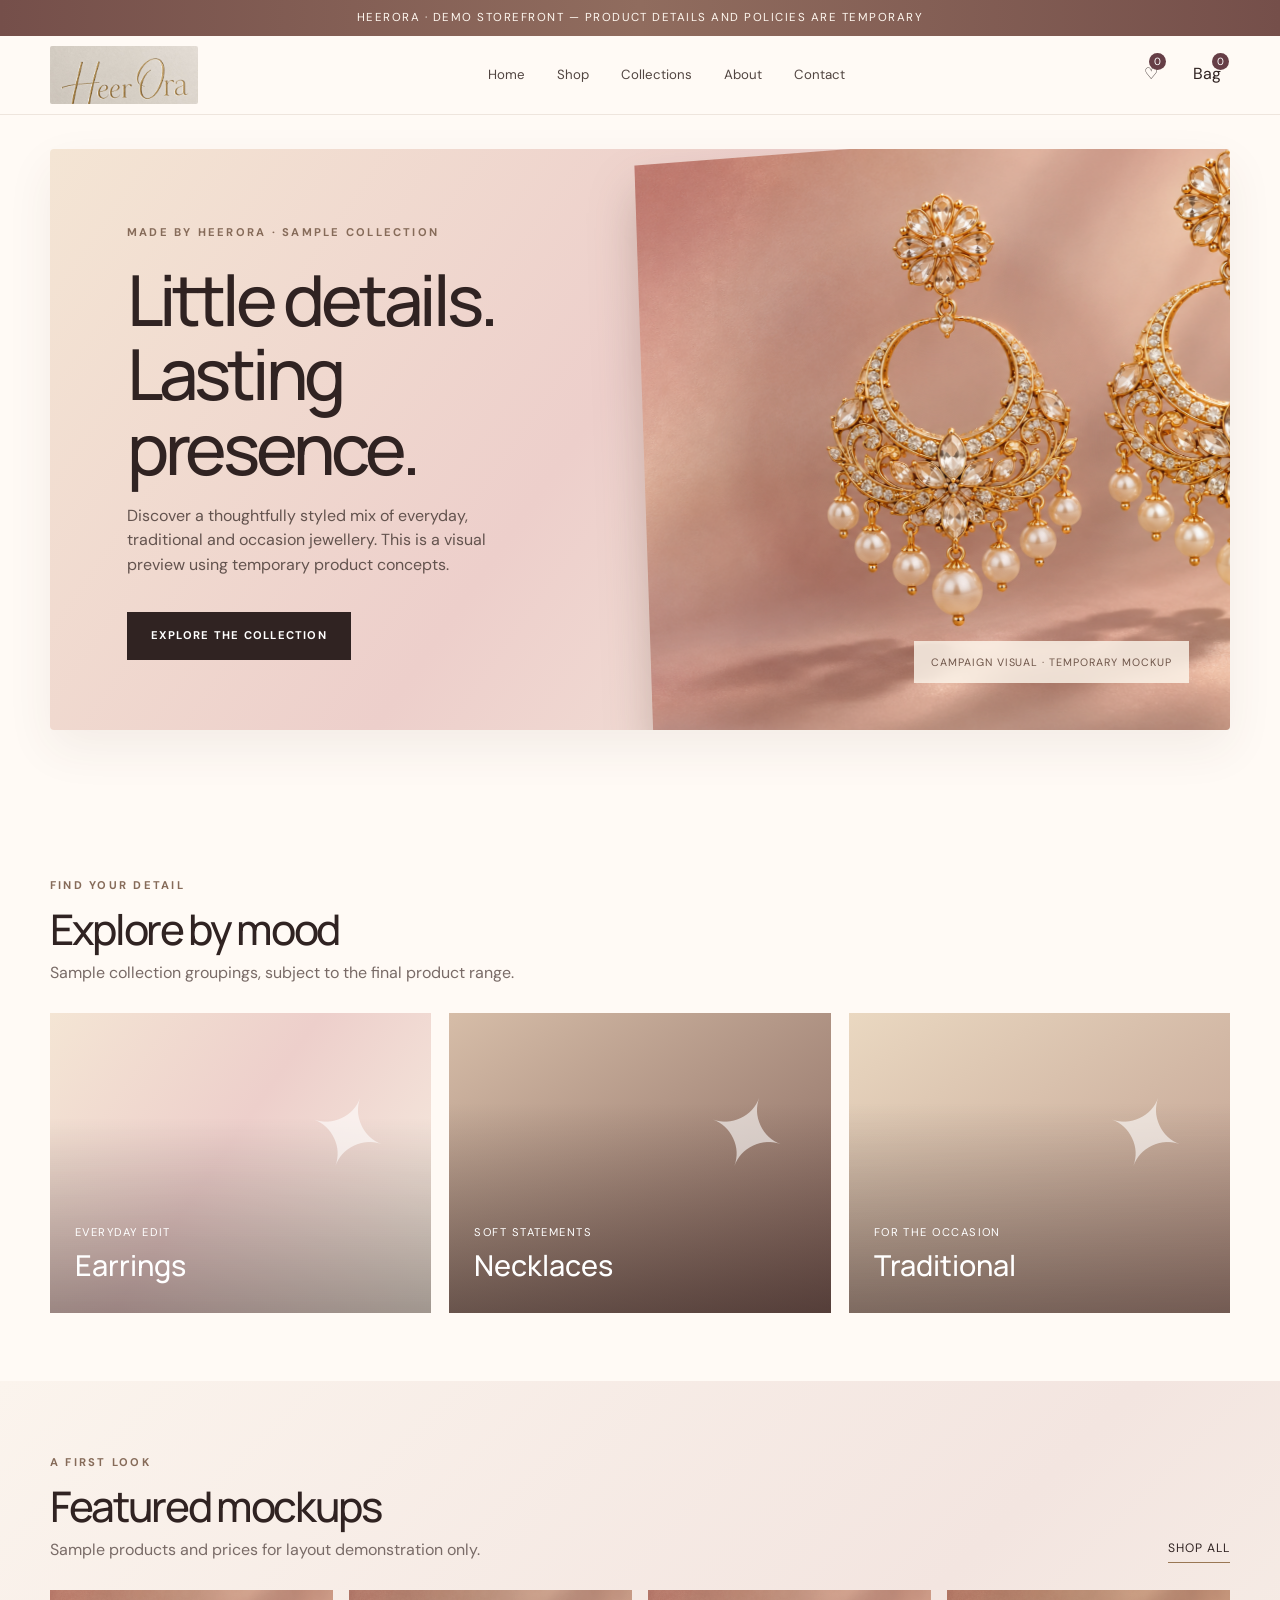
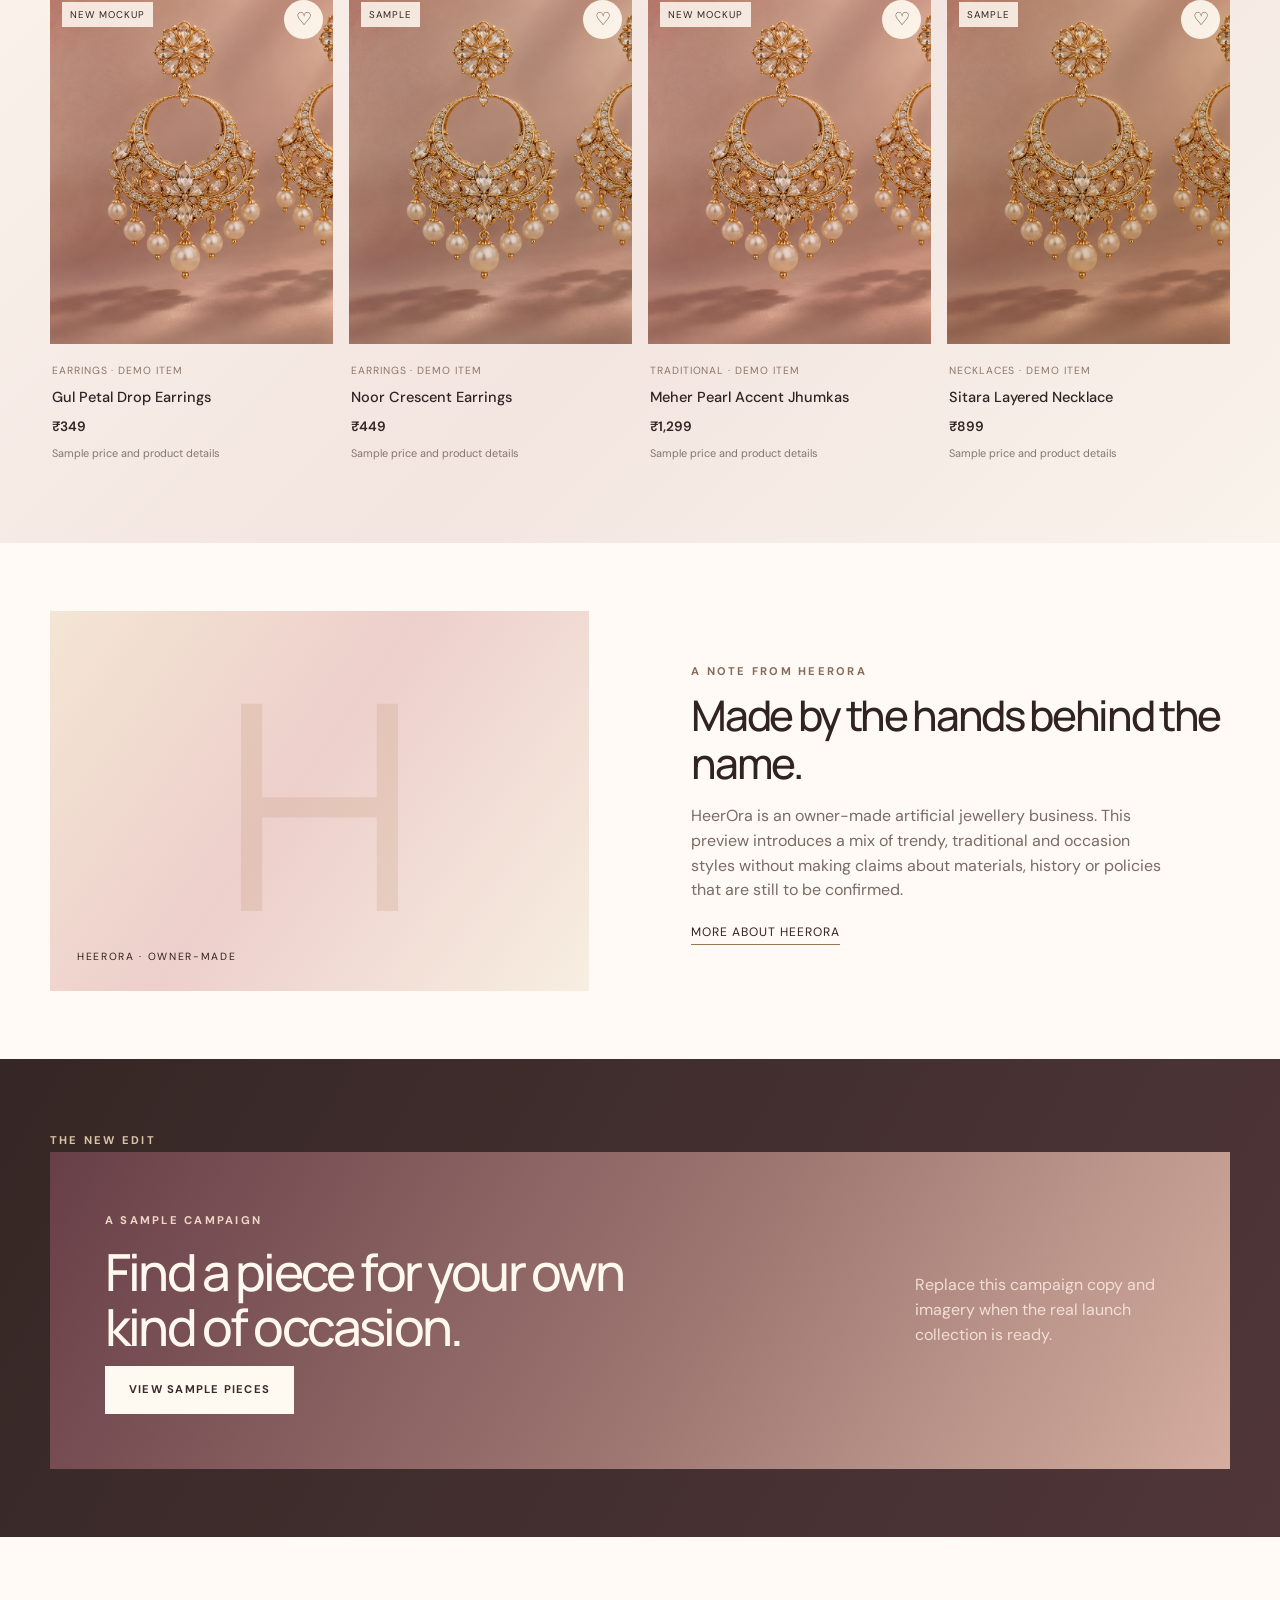
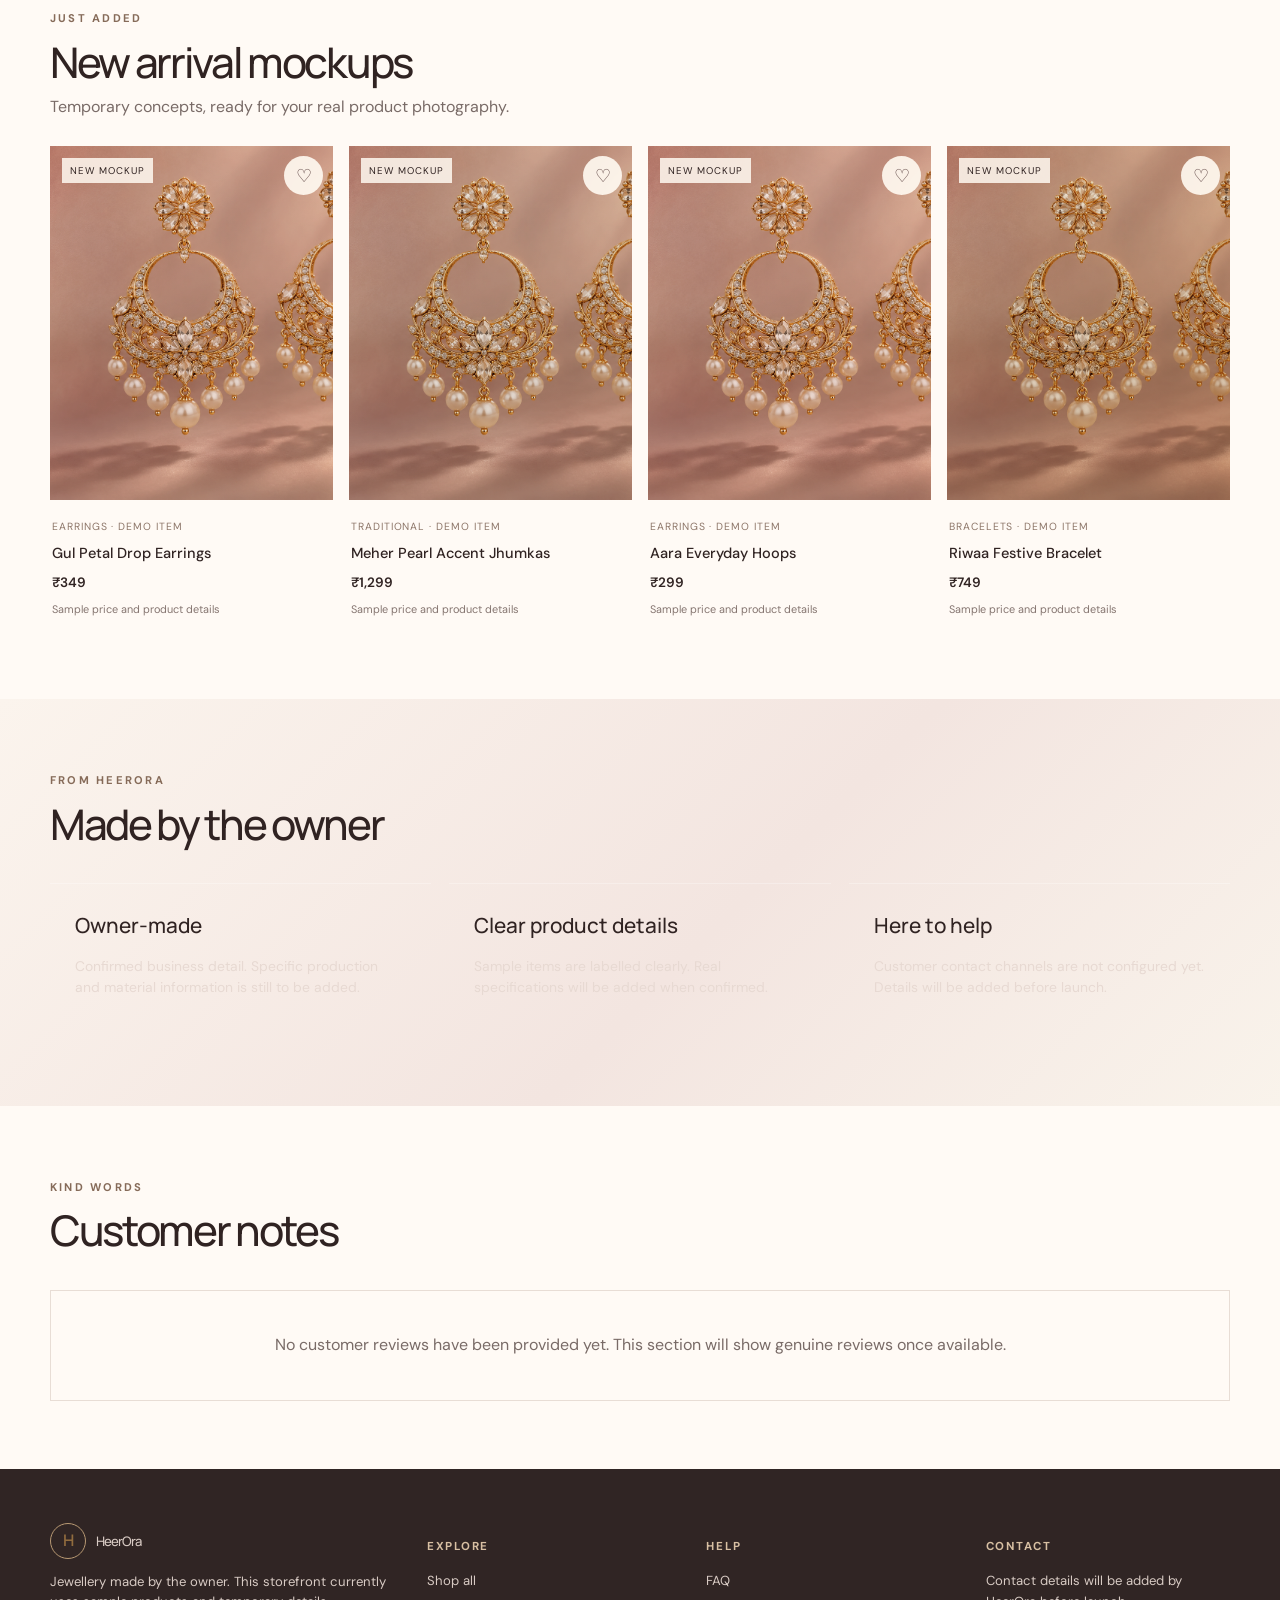
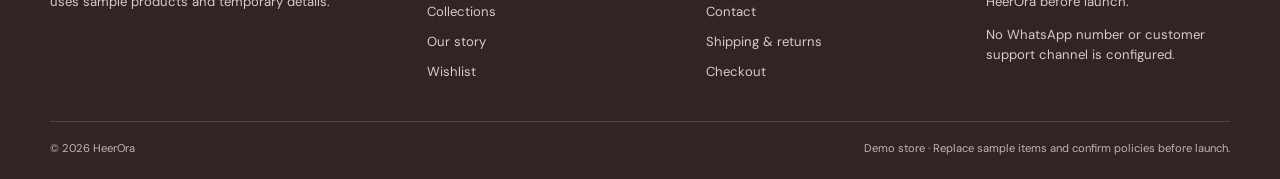
==== index.html @ bcd7e630 "Initial commit: Premium Jewellery E-commerce Website" ====
<!doctype html><html lang="en"><head><meta charset="utf-8"><meta name="viewport" content="width=device-width,initial-scale=1"><title>HeerOra | Modern Imitation Jewellery</title><meta name="description" content="Explore the HeerOra demo catalogue of owner-made imitation jewellery concepts. Product details and prices are temporary placeholders."><meta property="og:title" content="HeerOra | Modern Imitation Jewellery"><meta property="og:description" content="A minimal, modern jewellery storefront concept from HeerOra."><meta property="og:type" content="website"><link rel="icon" href="favicon/favicon.svg" type="image/svg+xml"><link rel="stylesheet" href="css/style.css"><script defer src="js/products.js"></script><script defer src="js/cart.js"></script><script defer src="js/wishlist.js"></script><script defer src="js/checkout.js"></script><script defer src="js/main.js"></script></head><body><div data-site-header></div><main><section class="hero"><div class="container"><div class="hero-panel"><div class="hero-copy"><span class="eyebrow">Made by HeerOra · Sample collection</span><h1>Little details.<br>Lasting presence.</h1><p>Discover a thoughtfully styled mix of everyday, traditional and occasion jewellery. This is a visual preview using temporary product concepts.</p><a class="button" href="shop.html">Explore the collection</a></div><div class="hero-art"><img src="images/banners/heerora-campaign-mockup.png" alt="Temporary campaign mockup showing gold-tone chandelier earrings against a rose and ivory studio gradient"><span class="hero-note">Campaign visual · temporary mockup</span></div></div></div></section><section class="section" id="collections"><div class="container"><div class="section-head"><div><span class="eyebrow">Find your detail</span><h2>Explore by mood</h2><p>Sample collection groupings, subject to the final product range.</p></div></div><div class="collection-grid"><a class="collection-card" href="shop.html?category=Earrings"><div><span>Everyday edit</span><h3>Earrings</h3></div></a><a class="collection-card" href="shop.html?category=Necklaces"><div><span>Soft statements</span><h3>Necklaces</h3></div></a><a class="collection-card" href="shop.html?category=Traditional"><div><span>For the occasion</span><h3>Traditional</h3></div></a></div></div></section><section class="section soft"><div class="container"><div class="section-head"><div><span class="eyebrow">A first look</span><h2>Featured mockups</h2><p>Sample products and prices for layout demonstration only.</p></div><a class="text-link" href="shop.html">Shop all</a></div><div class="product-grid" data-featured></div></div></section><section class="section"><div class="container story"><div class="story-art" role="img" aria-label="Abstract champagne and rose visual representing HeerOra"><span>HeerOra · owner-made</span></div><div><span class="eyebrow">A note from HeerOra</span><h2>Made by the hands behind the name.</h2><p>HeerOra is an owner-made artificial jewellery business. This preview introduces a mix of trendy, traditional and occasion styles without making claims about materials, history or policies that are still to be confirmed.</p><a class="text-link" href="about.html">More about HeerOra</a></div></div></section><section class="section dark"><div class="container"><span class="eyebrow" style="color:#dcc3a6">The new edit</span><div class="campaign"><div><span class="eyebrow" style="color:#f1d7c8">A sample campaign</span><h2>Find a piece for your own kind of occasion.</h2><a class="button" href="shop.html">View sample pieces</a></div><p style="max-width:260px;color:#f2dfd5">Replace this campaign copy and imagery when the real launch collection is ready.</p></div></div></section><section class="section"><div class="container"><div class="section-head"><div><span class="eyebrow">Just added</span><h2>New arrival mockups</h2><p>Temporary concepts, ready for your real product photography.</p></div></div><div class="product-grid" data-new></div></div></section><section class="section soft"><div class="container"><div class="section-head"><div><span class="eyebrow">From HeerOra</span><h2>Made by the owner</h2></div></div><div class="trust-grid"><div class="trust-item"><b>Owner-made</b><p>Confirmed business detail. Specific production and material information is still to be added.</p></div><div class="trust-item"><b>Clear product details</b><p>Sample items are labelled clearly. Real specifications will be added when confirmed.</p></div><div class="trust-item"><b>Here to help</b><p>Customer contact channels are not configured yet. Details will be added before launch.</p></div></div></div></section><section class="section"><div class="container"><div class="section-head"><div><span class="eyebrow">Kind words</span><h2>Customer notes</h2></div></div><div class="review-empty">No customer reviews have been provided yet. This section will show genuine reviews once available.</div></div></section></main><div data-site-footer></div></body></html>
---- css/style.css ----
@import url('https://fonts.googleapis.com/css2?family=DM+Sans:wght@400;500;600;700&family=Manrope:wght@400;500;600;700;800&display=swap');
:root{--ink:#302322;--muted:#796b67;--paper:#fffaf5;--cream:#f7eee6;--rose:#ead0cc;--gold:#a77942;--line:#e8ddd5;--wine:#663e46;--shadow:0 18px 48px #593a3012;--serif:Manrope,Arial,sans-serif;--sans:'DM Sans',Arial,sans-serif;--grad:linear-gradient(125deg,#f4e5d4 0%,#edcfcb 46%,#f7eee1 100%)}
*{box-sizing:border-box}html{scroll-behavior:smooth}body{margin:0;background:var(--paper);color:var(--ink);font-family:var(--sans);line-height:1.55}img{max-width:100%;display:block}a{color:inherit;text-decoration:none}button,input,select,textarea{font:inherit}button,a,select{touch-action:manipulation}button{cursor:pointer}a:focus-visible,button:focus-visible,input:focus-visible,select:focus-visible,textarea:focus-visible{outline:3px solid #b88b5d;outline-offset:3px}.container{width:min(1180px,calc(100% - 48px));margin:auto}.announcement{padding:9px 16px;text-align:center;background:linear-gradient(90deg,#754f4a,#906c5e,#754f4a);color:#fff8f0;font-size:.72rem;letter-spacing:.13em;text-transform:uppercase}.header{position:sticky;top:0;z-index:20;background:#fffaf5ed;backdrop-filter:blur(16px);border-bottom:1px solid #eee5dd}.header-inner{height:78px;display:flex;align-items:center;justify-content:space-between;gap:22px}.brand{display:flex;align-items:center;gap:10px;font-family:var(--serif);font-size:1.6rem;font-weight:500;letter-spacing:-.07em}.brand-mark{display:grid;place-items:center;width:36px;height:36px;border:1px solid #b89973;border-radius:50%;color:#916c3e;font-size:1rem;font-weight:600}.nav{display:flex;gap:32px;align-items:center;font-size:.83rem;color:#514541}.nav a:hover,.footer a:hover{color:#a77942}.header-actions{display:flex;align-items:center;gap:17px}.icon-link,.menu-toggle{background:none;border:0;color:var(--ink);padding:9px;position:relative}.count{position:absolute;right:1px;top:0;background:var(--wine);color:white;border-radius:50%;height:17px;min-width:17px;padding:0 4px;font-size:.65rem;display:grid;place-items:center}.menu-toggle{display:none}.hero{padding:34px 0 74px}.hero-panel{min-height:530px;border-radius:4px;background:var(--grad);position:relative;overflow:hidden;display:grid;grid-template-columns:1fr 1fr;align-items:center;box-shadow:var(--shadow)}.hero-copy{padding:70px 6vw;position:relative;z-index:2}.eyebrow{font-size:.7rem;letter-spacing:.2em;text-transform:uppercase;color:#866b59;font-weight:700}.hero h1{font-family:var(--serif);font-size:clamp(2.7rem,5.5vw,5rem);line-height:1.06;letter-spacing:-.06em;font-weight:500;margin:18px 0}.hero p{max-width:410px;color:#63534e;font-size:1rem}.hero-art{height:100%;min-height:530px;position:relative;perspective:1000px;display:flex;align-items:center;justify-content:center}.hero-art:before{content:'';position:absolute;width:min(78%,440px);aspect-ratio:1;border-radius:50%;background:radial-gradient(circle,#fff9f2a8,#d6aca73b 58%,transparent 71%);filter:blur(2px)}.hero-art img{width:112%;height:100%;max-height:570px;object-fit:cover;object-position:70% center;mix-blend-mode:multiply;filter:drop-shadow(0 28px 24px #50372d40);transform:rotateY(-8deg) rotateZ(-2deg) scale(1.04);animation:float 7s ease-in-out infinite}.hero-note{position:absolute;right:7%;bottom:8%;padding:13px 17px;background:#fffaf0c9;backdrop-filter:blur(8px);font-size:.67rem;letter-spacing:.09em;text-transform:uppercase;color:#6e5549}@keyframes float{50%{transform:translateY(-10px) rotateY(-8deg) rotateZ(-2deg) scale(1.04)}}.button{display:inline-flex;align-items:center;justify-content:center;min-height:48px;padding:0 23px;border:1px solid var(--ink);background:var(--ink);color:white;text-transform:uppercase;letter-spacing:.11em;font-size:.7rem;font-weight:700;transition:.25s}.button:hover{background:var(--wine);border-color:var(--wine);transform:translateY(-2px)}.button-outline{background:transparent;color:var(--ink)}.button-outline:hover{color:white}.hero .button{margin-top:18px}.section{padding:68px 0}.section.soft{background:linear-gradient(135deg,#fbf4ed,#f3e5e0 56%,#f9f3eb)}.section.dark{background:linear-gradient(120deg,#352725,#503639);color:#fff8f1}.section-head{display:flex;align-items:end;justify-content:space-between;margin-bottom:27px;gap:20px}.section h2,.page-head h1{font-family:var(--serif);font-size:clamp(2rem,3.3vw,3rem);font-weight:500;letter-spacing:-.055em;line-height:1.15;margin:8px 0}.section-head p{color:var(--muted);margin:8px 0 0}.text-link{border-bottom:1px solid #997754;padding:4px 0;font-size:.76rem;letter-spacing:.08em;text-transform:uppercase}.collection-grid{display:grid;grid-template-columns:repeat(3,1fr);gap:18px}.collection-card{min-height:300px;display:flex;align-items:end;padding:25px;background:linear-gradient(0deg,#1e121266,transparent 65%),var(--grad);position:relative;overflow:hidden;color:white}.collection-card:nth-child(2){background:linear-gradient(0deg,#1e121277,transparent 70%),linear-gradient(145deg,#d6bda8,#84645b)}.collection-card:nth-child(3){background:linear-gradient(0deg,#1e121277,transparent 70%),linear-gradient(145deg,#ead8c1,#bc9a8b)}.collection-card:before{content:'✦';position:absolute;right:12%;top:16%;font-size:6rem;color:#fff9;transform:rotate(20deg)}.collection-card h3{font-family:var(--serif);font-size:1.8rem;font-weight:500;margin:0}.collection-card span{font-size:.7rem;letter-spacing:.13em;text-transform:uppercase}.product-grid{display:grid;grid-template-columns:repeat(4,minmax(0,1fr));gap:25px 16px}.product-card{min-width:0;position:relative}.product-visual{height:auto;aspect-ratio:4/5;background:linear-gradient(145deg,#f8eee5,#ead8d1 53%,#f4e8dc);position:relative;overflow:hidden}.product-visual img{height:100%;width:100%;object-fit:cover;object-position:70% center;mix-blend-mode:multiply;transition:transform .6s;filter:saturate(.88)}.product-card:nth-child(4n+2) .product-visual{background:linear-gradient(145deg,#eee8e1,#dfd1c7)}.product-card:nth-child(4n+3) .product-visual{background:linear-gradient(145deg,#f3e8e3,#e9d1c7)}.product-card:nth-child(4n+4) .product-visual{background:linear-gradient(145deg,#efe7d9,#d5bda2)}.product-card:hover .product-visual img{transform:scale(1.06)}.product-label{position:absolute;top:12px;left:12px;background:#fffaf1d9;padding:5px 8px;font-size:.61rem;letter-spacing:.1em;text-transform:uppercase}.wish-button{position:absolute;right:10px;top:10px;width:39px;height:39px;border:0;border-radius:50%;background:#fffaf1e8;font-size:1.15rem;color:#5b4240}.wish-button.active{color:#a44d59}.card-add{position:absolute;bottom:12px;left:12px;right:12px;min-height:42px;background:#fffaf1e8;border:0;text-transform:uppercase;letter-spacing:.1em;font-size:.65rem;font-weight:700;opacity:0;transform:translateY(5px);transition:.2s}.product-card:hover .card-add,.card-add:focus{opacity:1;transform:none}.product-meta{padding:13px 2px}.product-meta small{color:#8d7669;letter-spacing:.09em;text-transform:uppercase;font-size:.65rem}.product-meta h3{font-size:.91rem;font-weight:500;margin:5px 0}.price{font-size:.85rem;font-weight:600}.mock-note{font-size:.68rem;color:#857570;margin-top:6px}.story{display:grid;grid-template-columns:1fr 1fr;align-items:center;gap:8vw}.story-art{min-height:380px;background:var(--grad);display:grid;place-items:center;position:relative;overflow:hidden}.story-art:before{content:'H';font-family:var(--serif);font-size:18rem;color:#a7794226;line-height:1}.story-art span{position:absolute;bottom:26px;left:27px;letter-spacing:.16em;text-transform:uppercase;font-size:.65rem}.story p{color:var(--muted);max-width:480px}.campaign{min-height:300px;padding:55px;background:linear-gradient(120deg,#673f47,#9e7772 55%,#d5aea0);display:flex;align-items:center;justify-content:space-between;color:#fff8ef;gap:24px}.campaign h2{font-family:var(--serif);font-size:clamp(2rem,4vw,3.6rem);max-width:520px;font-weight:500;line-height:1.08;margin:12px 0}.campaign .button{background:#fffaf1;color:#392b28;border-color:#fffaf1}.trust-grid{display:grid;grid-template-columns:repeat(3,1fr);gap:18px}.trust-item{padding:25px;border-top:1px solid #ffffff44}.trust-item b{font-family:var(--serif);font-weight:500;font-size:1.3rem}.trust-item p{color:#e7d9d2;font-size:.87rem}.review-empty{padding:42px;text-align:center;border:1px solid var(--line);color:var(--muted)}.footer{background:#302524;color:#fff5ed;padding:54px 0 22px}.footer-grid{display:grid;grid-template-columns:1.4fr 1fr 1fr 1fr;gap:35px}.footer h4{font-size:.72rem;text-transform:uppercase;letter-spacing:.15em;color:#d8c0a3}.footer p,.footer a{font-size:.82rem;color:#d8cbc4}.footer-links{display:grid;gap:10px}.footer-bottom{border-top:1px solid #ffffff26;margin-top:38px;padding-top:18px;color:#c5b4ad;font-size:.7rem;display:flex;justify-content:space-between;gap:15px}.page-head{padding:58px 0 34px;background:var(--grad)}.page-head p{margin:8px 0;color:#65534c}.breadcrumb{font-size:.7rem;color:#8a756a;text-transform:uppercase;letter-spacing:.1em}.shop-tools{display:flex;flex-wrap:wrap;gap:12px;align-items:center;margin:18px 0 28px}.field,.select{min-height:44px;padding:10px 13px;border:1px solid var(--line);background:white;color:var(--ink)}.field{min-width:210px}.shop-tools .select{margin-left:auto}.filter-chips{display:flex;gap:8px;flex-wrap:wrap}.chip{border:1px solid var(--line);background:#fffaf5;padding:8px 13px;font-size:.7rem}.chip.active{background:var(--ink);color:white;border-color:var(--ink)}.product-detail{display:grid;grid-template-columns:1.1fr .9fr;gap:7%;padding:52px 0}.gallery-main{height:min(640px,70vw);background:var(--grad);overflow:hidden}.gallery-main img{width:100%;height:100%;object-fit:cover;object-position:70% center;mix-blend-mode:multiply}.detail-copy{padding:18px 0}.detail-copy h1{font-family:var(--serif);font-weight:500;letter-spacing:-.05em;font-size:clamp(2rem,4vw,3.4rem);line-height:1.12}.detail-copy .price{font-size:1.25rem}.detail-copy p{color:var(--muted)}.detail-list{border-top:1px solid var(--line);margin:22px 0}.detail-row{padding:12px 0;border-bottom:1px solid var(--line);display:flex;justify-content:space-between;gap:16px;font-size:.84rem}.qty{display:flex;align-items:center;border:1px solid var(--line);width:max-content}.qty button{border:0;background:white;width:42px;height:42px}.qty span{min-width:32px;text-align:center}.detail-actions{display:flex;gap:10px;margin:18px 0}.cart-layout{display:grid;grid-template-columns:1.5fr .8fr;gap:34px}.cart-item{display:grid;grid-template-columns:100px 1fr auto;gap:17px;padding:18px 0;border-bottom:1px solid var(--line);align-items:center}.cart-thumb{height:110px;width:100px;object-fit:cover;object-position:70% center;background:var(--grad);mix-blend-mode:multiply}.cart-item h3{font-size:.95rem;font-weight:500;margin:0 0 4px}.cart-item p{margin:0;color:var(--muted);font-size:.8rem}.cart-item .remove{border:0;background:none;text-decoration:underline;color:#80665b;font-size:.76rem;padding:10px 0}.cart-summary{padding:24px;background:#f6eee7;height:max-content}.summary-row{display:flex;justify-content:space-between;padding:10px 0;font-size:.87rem}.summary-row.total{border-top:1px solid #d9c9bc;margin-top:8px;padding-top:17px;font-size:1rem;font-weight:700}.notice{padding:14px 16px;background:#f5e9dd;border-left:3px solid #aa8053;color:#66554c;font-size:.8rem;margin:18px 0}.empty-state{text-align:center;padding:55px 20px;border:1px solid var(--line)}.form-grid{display:grid;grid-template-columns:1fr 1fr;gap:14px}.form-field{display:grid;gap:6px}.form-field.full{grid-column:1/-1}.form-field label{font-size:.76rem}.form-field input,.form-field textarea,.form-field select{width:100%;padding:12px;border:1px solid var(--line);background:white}.form-field input:invalid:not(:placeholder-shown){border-color:#a44d59}.checkout-layout{display:grid;grid-template-columns:1.2fr .8fr;gap:36px}.faq-list details{padding:18px 0;border-bottom:1px solid var(--line)}.faq-list summary{cursor:pointer;font-weight:600}.faq-list p{color:var(--muted)}.contact-card{padding:28px;background:#f6eee7}.toast{position:fixed;bottom:22px;left:50%;transform:translate(-50%,20px);background:#302524;color:white;padding:13px 20px;z-index:50;opacity:0;pointer-events:none;transition:.25s;font-size:.84rem}.toast.show{opacity:1;transform:translate(-50%,0)}.muted{color:var(--muted)}.spacer{height:30px}.hidden{display:none!important}
@media(max-width:900px){.nav{gap:18px}.hero-panel{min-height:470px}.hero-art{min-height:470px}.product-grid{grid-template-columns:repeat(3,minmax(0,1fr))}.footer-grid{grid-template-columns:1.3fr 1fr 1fr}.footer-grid>div:last-child{grid-column:2}.story{gap:35px}.cart-layout,.checkout-layout{grid-template-columns:1fr}.cart-summary{max-width:600px;width:100%;margin-left:auto}}
@media(max-width:680px){.container{width:min(100% - 32px,540px)}.announcement{font-size:.62rem}.header-inner{height:66px}.brand{font-size:1.4rem}.nav{display:none;position:absolute;top:66px;left:0;right:0;padding:14px 20px 22px;background:#fffaf5;box-shadow:var(--shadow);flex-direction:column;align-items:stretch;gap:0}.nav.open{display:flex}.nav a{padding:13px 4px;border-bottom:1px solid var(--line)}.menu-toggle{display:inline-flex}.header-actions{gap:4px}.hero{padding:16px 0 48px}.hero-panel{grid-template-columns:1fr;min-height:0}.hero-copy{padding:38px 27px 5px}.hero h1{font-size:2.7rem;max-width:420px}.hero p{font-size:.9rem}.hero .button{margin-top:8px}.hero-art{min-height:310px;height:310px}.hero-art img{height:125%;width:120%;max-height:none;object-position:70% center}.hero-note{bottom:7%;right:5%}.section{padding:48px 0}.section-head{align-items:start;flex-direction:column}.collection-grid{grid-template-columns:1fr 1fr;gap:10px}.collection-card{min-height:220px;padding:17px}.collection-card:last-child{grid-column:1/-1;min-height:175px}.collection-card h3{font-size:1.4rem}.product-grid{grid-template-columns:repeat(2,minmax(0,1fr));gap:21px 11px}.product-visual{aspect-ratio:4/5}.card-add{opacity:1;transform:none;min-height:38px;left:8px;right:8px;bottom:8px;font-size:.58rem}.product-meta{padding:10px 1px}.product-meta h3{font-size:.82rem}.product-meta small{font-size:.59rem}.wish-button{width:36px;height:36px;right:7px;top:7px}.story{grid-template-columns:1fr;gap:28px}.story-art{min-height:260px}.story-art:before{font-size:12rem}.campaign{min-height:290px;padding:29px;align-items:flex-start;justify-content:center;flex-direction:column}.trust-grid{grid-template-columns:1fr;gap:0}.trust-item{padding:18px 0}.footer-grid{grid-template-columns:1fr 1fr;gap:26px}.footer-grid>div:first-child{grid-column:1/-1}.footer-grid>div:last-child{grid-column:auto}.footer-bottom{flex-direction:column}.page-head{padding:38px 0 25px}.page-head h1{font-size:2.4rem}.shop-tools{gap:8px}.field{min-width:100%;width:100%}.shop-tools .select{margin:0;width:100%}.product-detail{grid-template-columns:1fr;padding:25px 0 46px;gap:14px}.gallery-main{height:auto;aspect-ratio:1/1}.detail-copy{padding:8px 0}.detail-copy h1{font-size:2.3rem}.detail-actions .button{flex:1;padding:0 12px}.cart-item{grid-template-columns:74px 1fr auto;gap:11px}.cart-thumb{height:90px;width:74px}.cart-item .qty button{width:32px}.form-grid{grid-template-columns:1fr}.form-field.full{grid-column:auto}.checkout-layout{gap:25px}}
@media(prefers-reduced-motion:reduce){*,*::before,*::after{scroll-behavior:auto!important;animation-duration:.01ms!important;animation-iteration-count:1!important;transition-duration:.01ms!important}}

@media(max-width:680px){.contact-card{min-width:0}.contact-card,.section .container[style*='grid-template-columns']{grid-template-columns:1fr!important}}
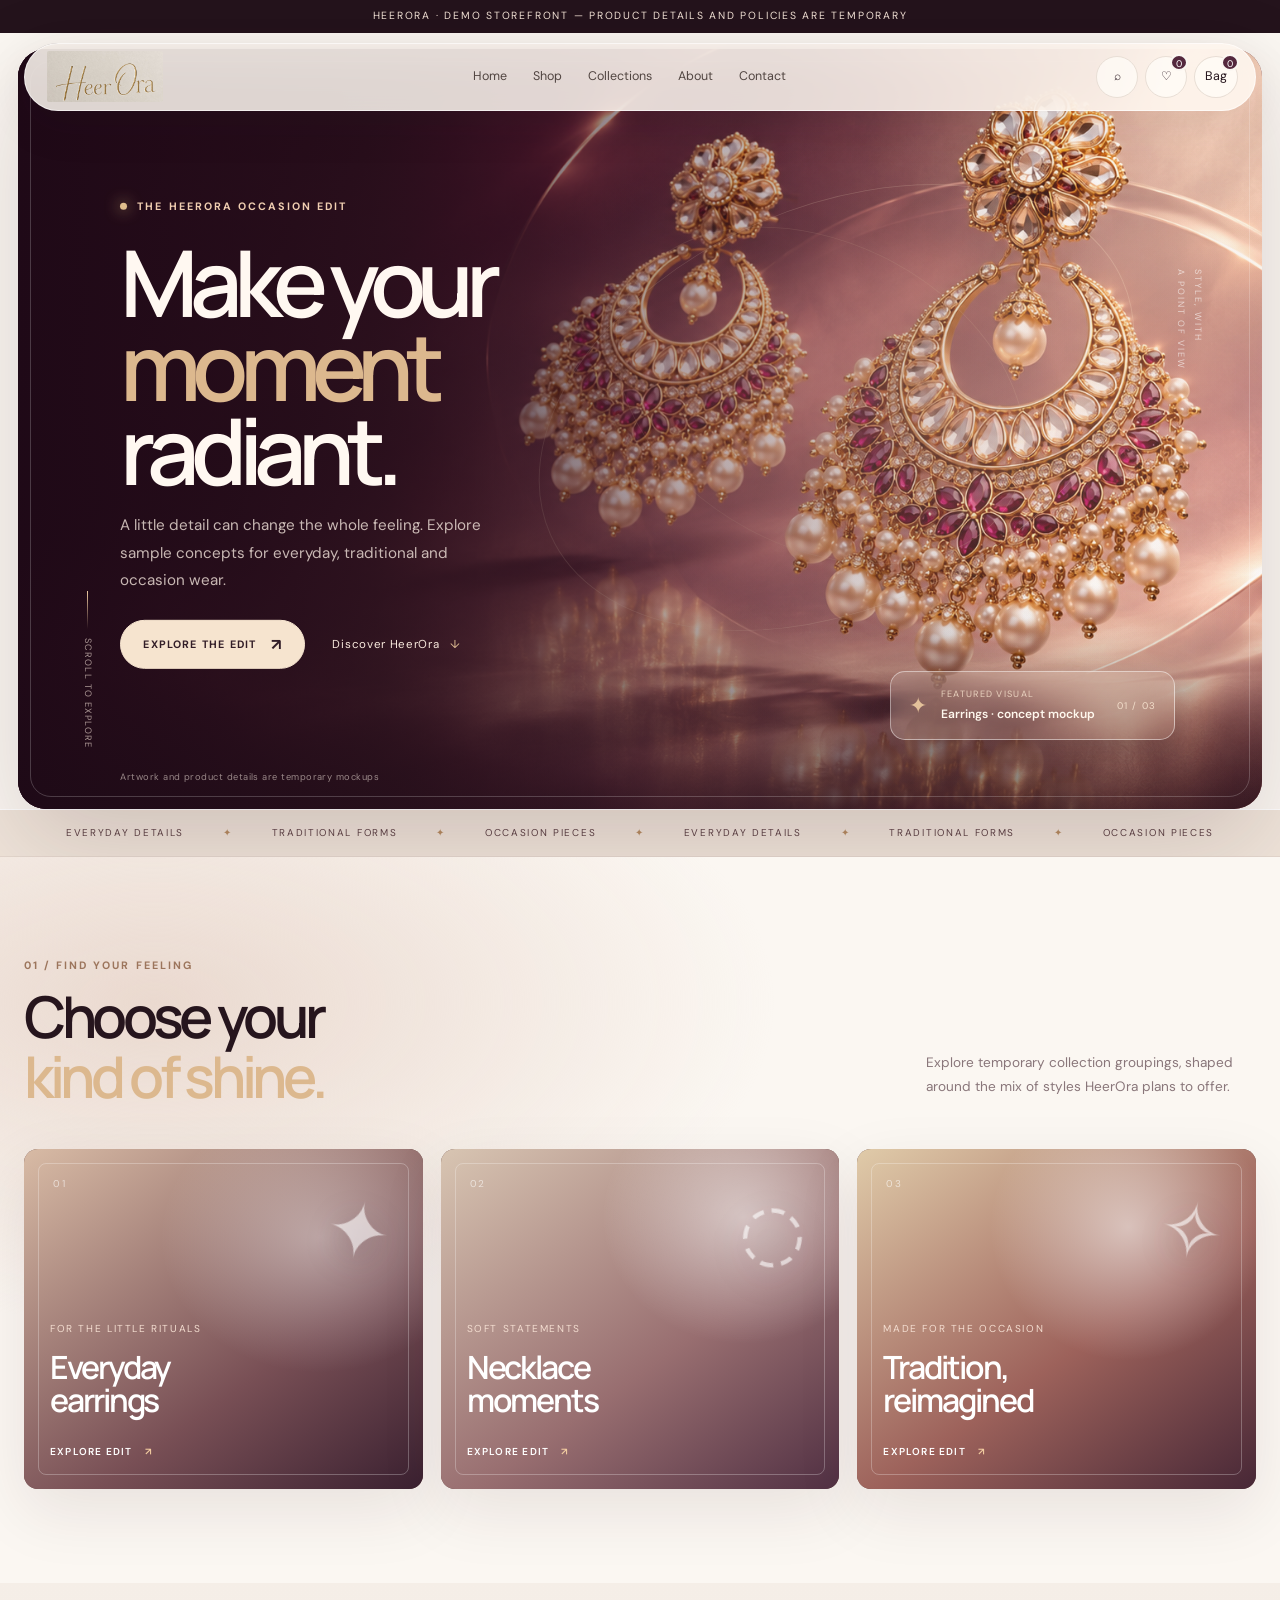
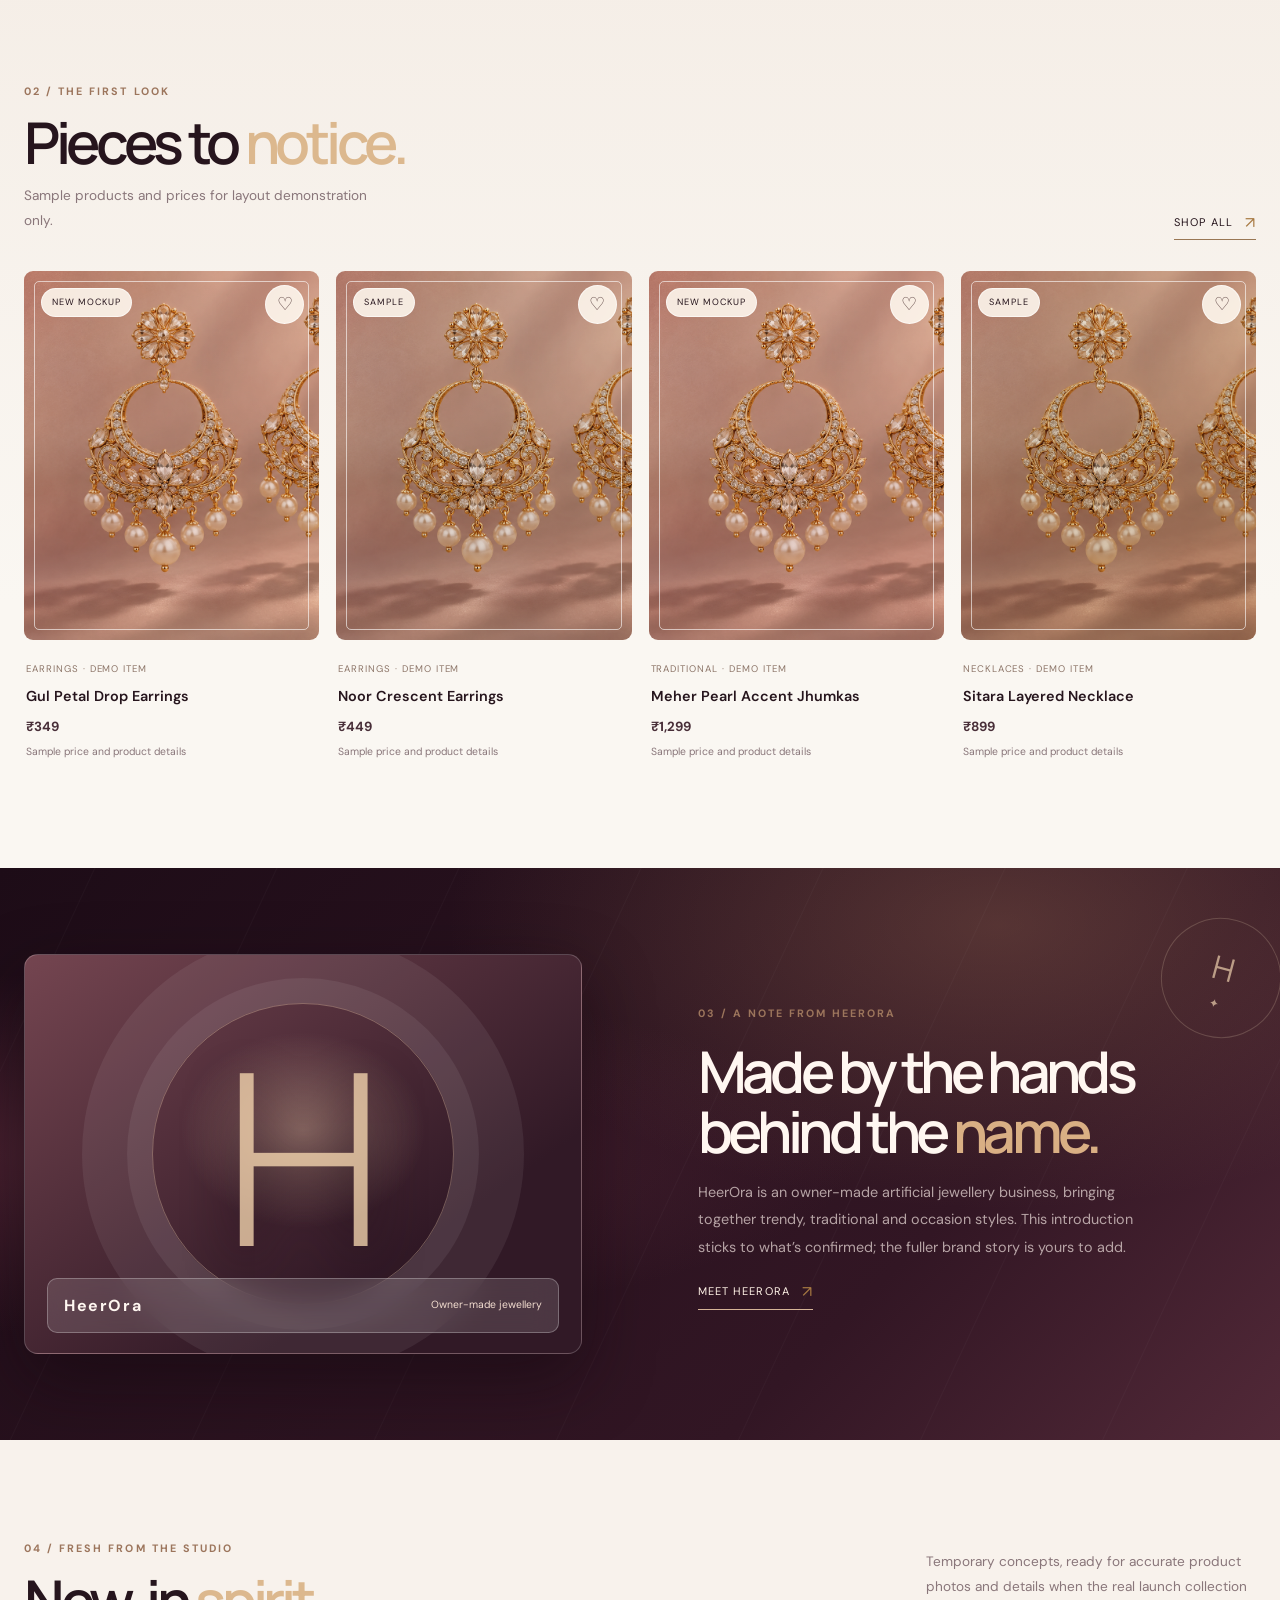
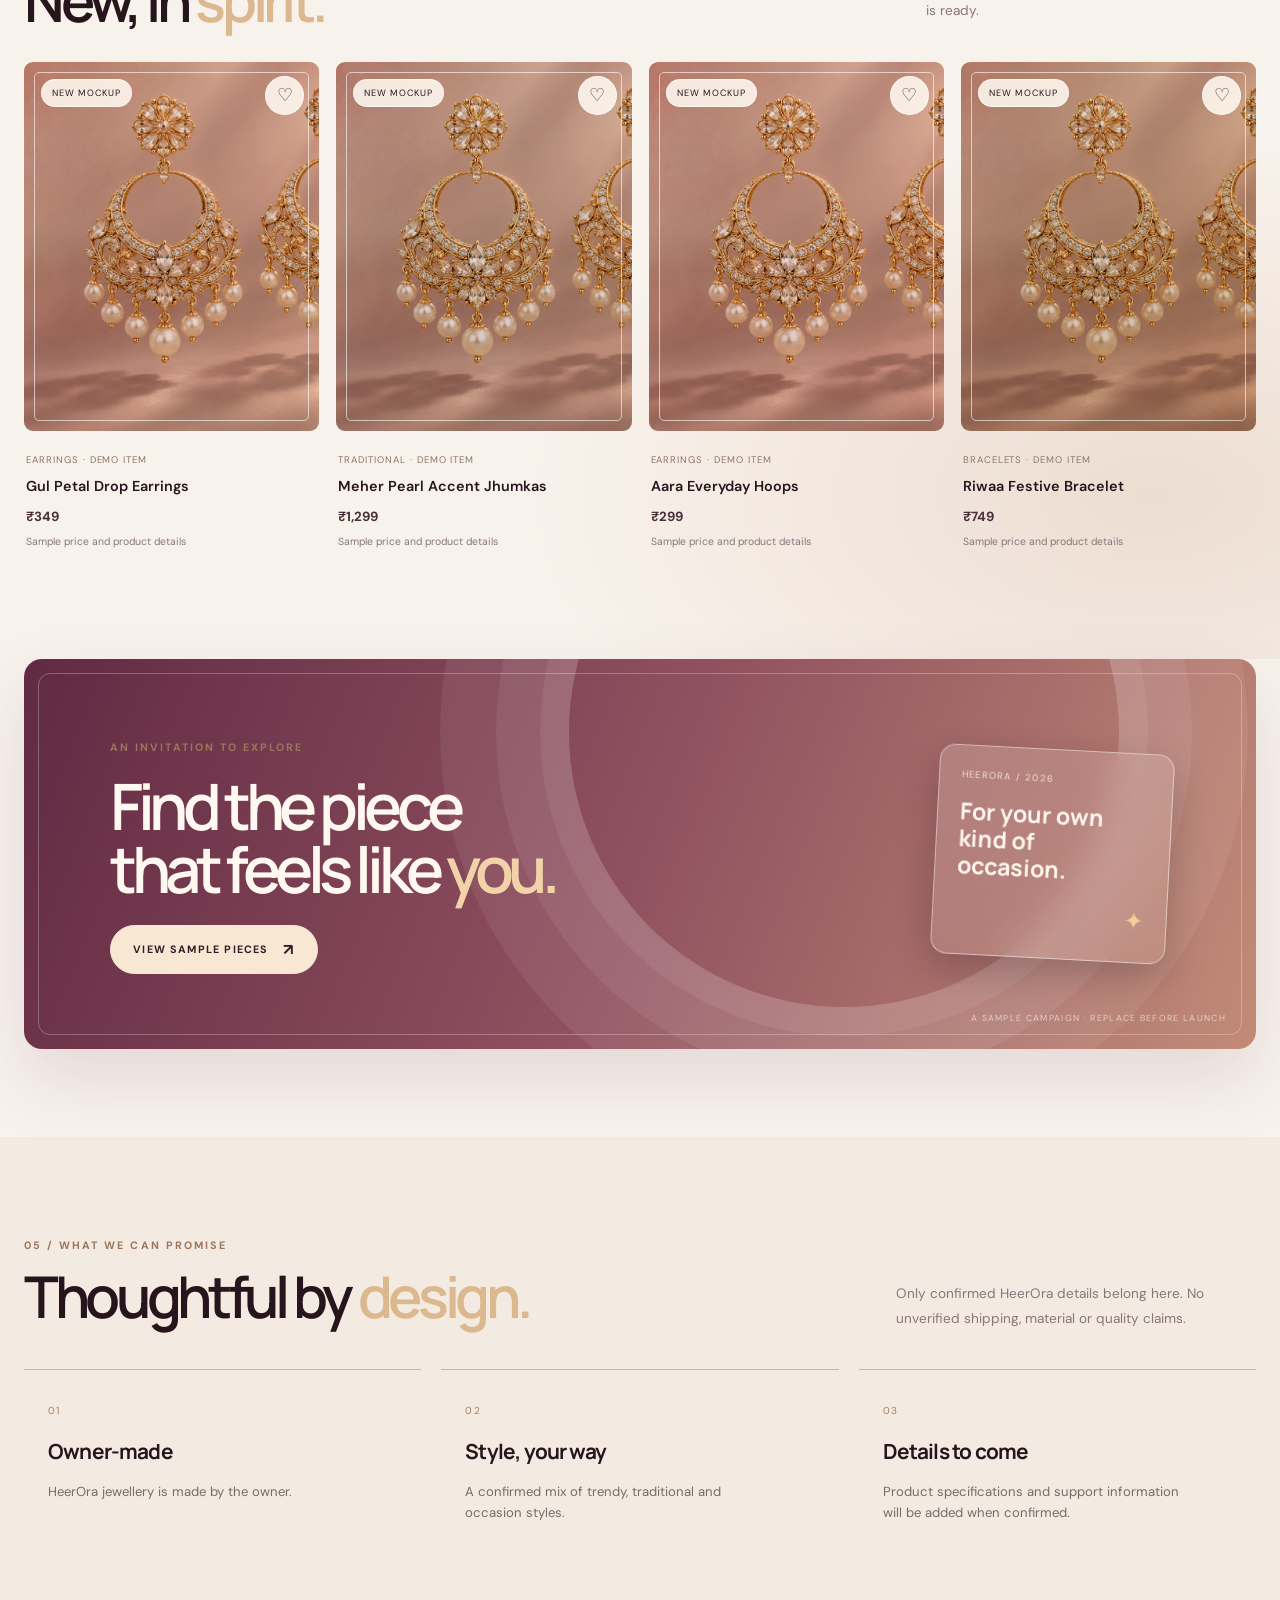
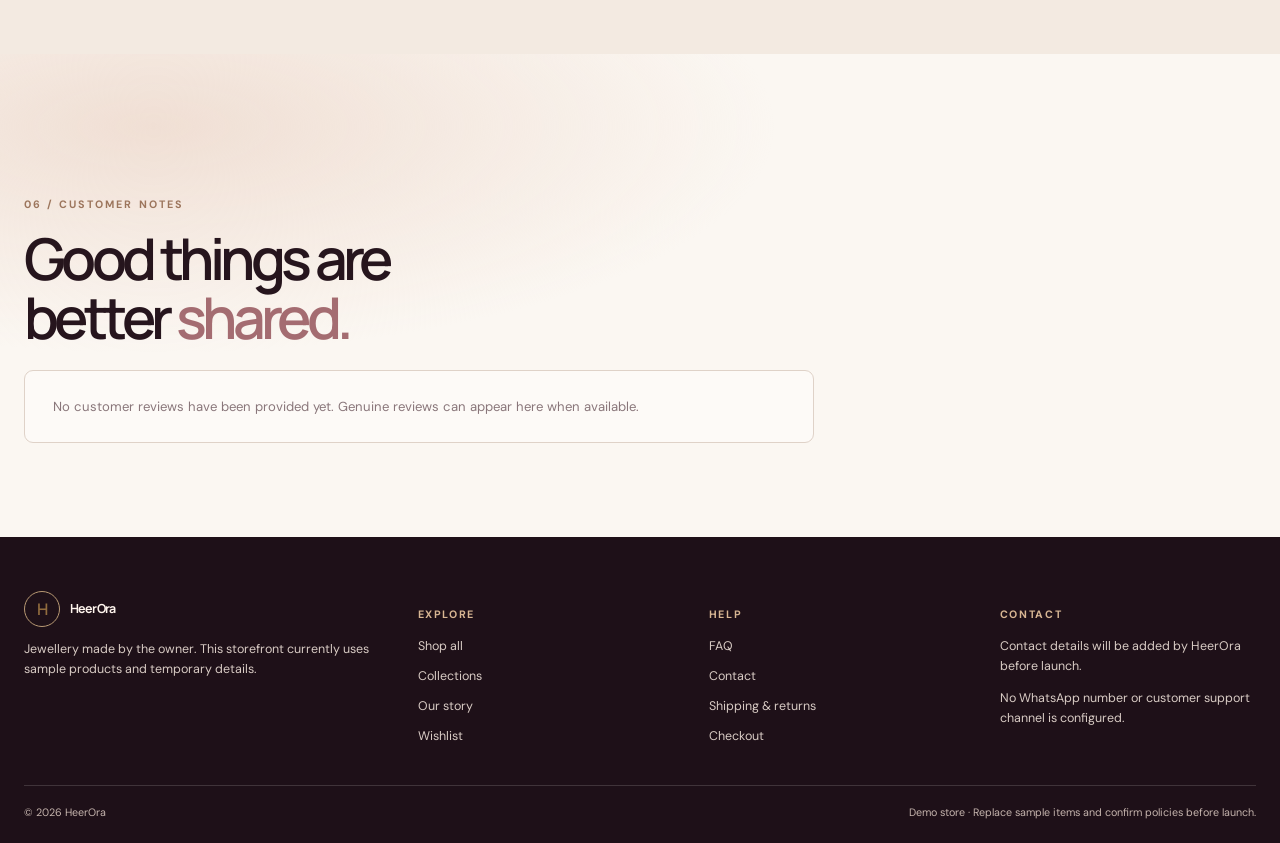
==== commit e479a7d9: "Redesign HeerOra storefront from visual references" ====
--- a/index.html
+++ b/index.html
@@ -1 +1,85 @@
-<!doctype html><html lang="en"><head><meta charset="utf-8"><meta name="viewport" content="width=device-width,initial-scale=1"><title>HeerOra | Modern Imitation Jewellery</title><meta name="description" content="Explore the HeerOra demo catalogue of owner-made imitation jewellery concepts. Product details and prices are temporary placeholders."><meta property="og:title" content="HeerOra | Modern Imitation Jewellery"><meta property="og:description" content="A minimal, modern jewellery storefront concept from HeerOra."><meta property="og:type" content="website"><link rel="icon" href="favicon/favicon.svg" type="image/svg+xml"><link rel="stylesheet" href="css/style.css"><script defer src="js/products.js"></script><script defer src="js/cart.js"></script><script defer src="js/wishlist.js"></script><script defer src="js/checkout.js"></script><script defer src="js/main.js"></script></head><body><div data-site-header></div><main><section class="hero"><div class="container"><div class="hero-panel"><div class="hero-copy"><span class="eyebrow">Made by HeerOra · Sample collection</span><h1>Little details.<br>Lasting presence.</h1><p>Discover a thoughtfully styled mix of everyday, traditional and occasion jewellery. This is a visual preview using temporary product concepts.</p><a class="button" href="shop.html">Explore the collection</a></div><div class="hero-art"><img src="images/banners/heerora-campaign-mockup.png" alt="Temporary campaign mockup showing gold-tone chandelier earrings against a rose and ivory studio gradient"><span class="hero-note">Campaign visual · temporary mockup</span></div></div></div></section><section class="section" id="collections"><div class="container"><div class="section-head"><div><span class="eyebrow">Find your detail</span><h2>Explore by mood</h2><p>Sample collection groupings, subject to the final product range.</p></div></div><div class="collection-grid"><a class="collection-card" href="shop.html?category=Earrings"><div><span>Everyday edit</span><h3>Earrings</h3></div></a><a class="collection-card" href="shop.html?category=Necklaces"><div><span>Soft statements</span><h3>Necklaces</h3></div></a><a class="collection-card" href="shop.html?category=Traditional"><div><span>For the occasion</span><h3>Traditional</h3></div></a></div></div></section><section class="section soft"><div class="container"><div class="section-head"><div><span class="eyebrow">A first look</span><h2>Featured mockups</h2><p>Sample products and prices for layout demonstration only.</p></div><a class="text-link" href="shop.html">Shop all</a></div><div class="product-grid" data-featured></div></div></section><section class="section"><div class="container story"><div class="story-art" role="img" aria-label="Abstract champagne and rose visual representing HeerOra"><span>HeerOra · owner-made</span></div><div><span class="eyebrow">A note from HeerOra</span><h2>Made by the hands behind the name.</h2><p>HeerOra is an owner-made artificial jewellery business. This preview introduces a mix of trendy, traditional and occasion styles without making claims about materials, history or policies that are still to be confirmed.</p><a class="text-link" href="about.html">More about HeerOra</a></div></div></section><section class="section dark"><div class="container"><span class="eyebrow" style="color:#dcc3a6">The new edit</span><div class="campaign"><div><span class="eyebrow" style="color:#f1d7c8">A sample campaign</span><h2>Find a piece for your own kind of occasion.</h2><a class="button" href="shop.html">View sample pieces</a></div><p style="max-width:260px;color:#f2dfd5">Replace this campaign copy and imagery when the real launch collection is ready.</p></div></div></section><section class="section"><div class="container"><div class="section-head"><div><span class="eyebrow">Just added</span><h2>New arrival mockups</h2><p>Temporary concepts, ready for your real product photography.</p></div></div><div class="product-grid" data-new></div></div></section><section class="section soft"><div class="container"><div class="section-head"><div><span class="eyebrow">From HeerOra</span><h2>Made by the owner</h2></div></div><div class="trust-grid"><div class="trust-item"><b>Owner-made</b><p>Confirmed business detail. Specific production and material information is still to be added.</p></div><div class="trust-item"><b>Clear product details</b><p>Sample items are labelled clearly. Real specifications will be added when confirmed.</p></div><div class="trust-item"><b>Here to help</b><p>Customer contact channels are not configured yet. Details will be added before launch.</p></div></div></div></section><section class="section"><div class="container"><div class="section-head"><div><span class="eyebrow">Kind words</span><h2>Customer notes</h2></div></div><div class="review-empty">No customer reviews have been provided yet. This section will show genuine reviews once available.</div></div></section></main><div data-site-footer></div></body></html>
+<!doctype html>
+<html lang="en">
+<head>
+  <meta charset="utf-8">
+  <meta name="viewport" content="width=device-width,initial-scale=1">
+  <title>HeerOra | Modern Imitation Jewellery</title>
+  <meta name="description" content="Explore the HeerOra demo catalogue of owner-made imitation jewellery concepts. Product details and prices are temporary placeholders.">
+  <meta property="og:title" content="HeerOra | Modern Imitation Jewellery">
+  <meta property="og:description" content="A modern jewellery storefront concept from HeerOra.">
+  <meta property="og:type" content="website">
+  <link rel="icon" href="favicon/favicon.svg" type="image/svg+xml">
+  <link rel="stylesheet" href="css/style.css">
+  <script defer src="js/products.js"></script><script defer src="js/cart.js"></script><script defer src="js/wishlist.js"></script><script defer src="js/checkout.js"></script><script defer src="js/main.js"></script>
+</head>
+<body>
+<div data-site-header></div>
+<main>
+  <section class="hero hero-editorial">
+    <div class="container hero-container">
+      <div class="hero-panel">
+        <div class="hero-art"><img src="images/banners/heerora-editorial-campaign-v2.png" alt="Temporary HeerOra campaign mockup: floating gold-tone chandelier earrings against a deep plum and champagne studio gradient"><span class="hero-orbit orbit-one"></span><span class="hero-orbit orbit-two"></span></div>
+        <div class="hero-copy">
+          <span class="eyebrow hero-eyebrow"><i></i> The HeerOra occasion edit</span>
+          <h1>Make your<br><em>moment</em><br>radiant.</h1>
+          <p>A little detail can change the whole feeling. Explore sample concepts for everyday, traditional and occasion wear.</p>
+          <div class="hero-actions"><a class="button button-light" href="shop.html">Explore the edit <span aria-hidden="true">↗</span></a><a class="hero-text-link" href="#collections">Discover HeerOra <span aria-hidden="true">↓</span></a></div>
+        </div>
+        <div class="hero-caption glass-panel"><span class="caption-star">✦</span><div><small>Featured visual</small><b>Earrings · concept mockup</b></div><span class="caption-index">01 / 03</span></div>
+        <div class="hero-side-note">STYLE, WITH<br>A POINT OF VIEW</div>
+        <div class="hero-scroll"><span></span> Scroll to explore</div>
+        <div class="hero-demo-note">Artwork and product details are temporary mockups</div>
+      </div>
+    </div>
+  </section>
+
+  <section class="ticker" aria-label="HeerOra style categories"><div class="ticker-track"><span>Everyday details</span><i>✦</i><span>Traditional forms</span><i>✦</i><span>Occasion pieces</span><i>✦</i><span>Everyday details</span><i>✦</i><span>Traditional forms</span><i>✦</i><span>Occasion pieces</span></div></section>
+
+  <section class="section collections-section" id="collections">
+    <div class="container">
+      <div class="section-head section-head-editorial"><div><span class="eyebrow">01 / Find your feeling</span><h2>Choose your<br><em>kind of shine.</em></h2></div><p>Explore temporary collection groupings, shaped around the mix of styles HeerOra plans to offer.</p></div>
+      <div class="collection-grid collection-grid-editorial">
+        <a class="collection-card collection-card-one" href="shop.html?category=Earrings"><span class="collection-number">01</span><span class="collection-star">✦</span><div><small>For the little rituals</small><h3>Everyday<br>earrings</h3><b>Explore edit <i>↗</i></b></div></a>
+        <a class="collection-card collection-card-two" href="shop.html?category=Necklaces"><span class="collection-number">02</span><span class="collection-star">◌</span><div><small>Soft statements</small><h3>Necklace<br>moments</h3><b>Explore edit <i>↗</i></b></div></a>
+        <a class="collection-card collection-card-three" href="shop.html?category=Traditional"><span class="collection-number">03</span><span class="collection-star">✧</span><div><small>Made for the occasion</small><h3>Tradition,<br>reimagined</h3><b>Explore edit <i>↗</i></b></div></a>
+      </div>
+    </div>
+  </section>
+
+  <section class="section featured-section">
+    <div class="container">
+      <div class="section-head"><div><span class="eyebrow">02 / The first look</span><h2>Pieces to <em>notice.</em></h2><p>Sample products and prices for layout demonstration only.</p></div><a class="text-link" href="shop.html">Shop all <span>↗</span></a></div>
+      <div class="product-grid" data-featured></div>
+    </div>
+  </section>
+
+  <section class="story-section">
+    <div class="story-backdrop"></div>
+    <div class="container story story-editorial">
+      <div class="story-art"><span class="story-monogram">H</span><div class="story-art-caption"><span>HeerOra</span><small>Owner-made jewellery</small></div></div>
+      <div class="story-copy"><span class="eyebrow">03 / A note from HeerOra</span><h2>Made by the hands<br>behind the <em>name.</em></h2><p>HeerOra is an owner-made artificial jewellery business, bringing together trendy, traditional and occasion styles. This introduction sticks to what’s confirmed; the fuller brand story is yours to add.</p><a class="text-link text-link-light" href="about.html">Meet HeerOra <span>↗</span></a></div>
+      <span class="story-orbit">H<br><i>✦</i></span>
+    </div>
+  </section>
+
+  <section class="section new-arrivals-section">
+    <div class="container">
+      <div class="section-head section-head-editorial"><div><span class="eyebrow">04 / Fresh from the studio</span><h2>New, in <em>spirit.</em></h2></div><p>Temporary concepts, ready for accurate product photos and details when the real launch collection is ready.</p></div>
+      <div class="product-grid" data-new></div>
+    </div>
+  </section>
+
+  <section class="campaign-section">
+    <div class="container"><div class="campaign campaign-editorial"><div class="campaign-copy"><span class="eyebrow">An invitation to explore</span><h2>Find the piece<br>that feels like <em>you.</em></h2><a class="button button-light" href="shop.html">View sample pieces <span aria-hidden="true">↗</span></a></div><div class="campaign-glass glass-panel"><span>HeerOra / 2026</span><b>For your own<br>kind of occasion.</b><i>✦</i></div><span class="campaign-ribbon">A SAMPLE CAMPAIGN · REPLACE BEFORE LAUNCH</span></div></div>
+  </section>
+
+  <section class="section values-section">
+    <div class="container"><div class="section-head"><div><span class="eyebrow">05 / What we can promise</span><h2>Thoughtful by <em>design.</em></h2></div><p>Only confirmed HeerOra details belong here. No unverified shipping, material or quality claims.</p></div><div class="values-grid"><article><span>01</span><h3>Owner-made</h3><p>HeerOra jewellery is made by the owner.</p></article><article><span>02</span><h3>Style, your way</h3><p>A confirmed mix of trendy, traditional and occasion styles.</p></article><article><span>03</span><h3>Details to come</h3><p>Product specifications and support information will be added when confirmed.</p></article></div></div>
+  </section>
+
+  <section class="section notes-section"><div class="container"><div class="notes-card"><span class="eyebrow">06 / Customer notes</span><h2>Good things are<br>better <em>shared.</em></h2><div class="review-empty">No customer reviews have been provided yet. Genuine reviews can appear here when available.</div></div></div></section>
+</main>
+<div data-site-footer></div>
+</body>
+</html>
+
--- a/css/style.css
+++ b/css/style.css
@@ -1,9 +1,11 @@
 @import url('https://fonts.googleapis.com/css2?family=DM+Sans:wght@400;500;600;700&family=Manrope:wght@400;500;600;700;800&display=swap');
-:root{--ink:#302322;--muted:#796b67;--paper:#fffaf5;--cream:#f7eee6;--rose:#ead0cc;--gold:#a77942;--line:#e8ddd5;--wine:#663e46;--shadow:0 18px 48px #593a3012;--serif:Manrope,Arial,sans-serif;--sans:'DM Sans',Arial,sans-serif;--grad:linear-gradient(125deg,#f4e5d4 0%,#edcfcb 46%,#f7eee1 100%)}
-*{box-sizing:border-box}html{scroll-behavior:smooth}body{margin:0;background:var(--paper);color:var(--ink);font-family:var(--sans);line-height:1.55}img{max-width:100%;display:block}a{color:inherit;text-decoration:none}button,input,select,textarea{font:inherit}button,a,select{touch-action:manipulation}button{cursor:pointer}a:focus-visible,button:focus-visible,input:focus-visible,select:focus-visible,textarea:focus-visible{outline:3px solid #b88b5d;outline-offset:3px}.container{width:min(1180px,calc(100% - 48px));margin:auto}.announcement{padding:9px 16px;text-align:center;background:linear-gradient(90deg,#754f4a,#906c5e,#754f4a);color:#fff8f0;font-size:.72rem;letter-spacing:.13em;text-transform:uppercase}.header{position:sticky;top:0;z-index:20;background:#fffaf5ed;backdrop-filter:blur(16px);border-bottom:1px solid #eee5dd}.header-inner{height:78px;display:flex;align-items:center;justify-content:space-between;gap:22px}.brand{display:flex;align-items:center;gap:10px;font-family:var(--serif);font-size:1.6rem;font-weight:500;letter-spacing:-.07em}.brand-mark{display:grid;place-items:center;width:36px;height:36px;border:1px solid #b89973;border-radius:50%;color:#916c3e;font-size:1rem;font-weight:600}.nav{display:flex;gap:32px;align-items:center;font-size:.83rem;color:#514541}.nav a:hover,.footer a:hover{color:#a77942}.header-actions{display:flex;align-items:center;gap:17px}.icon-link,.menu-toggle{background:none;border:0;color:var(--ink);padding:9px;position:relative}.count{position:absolute;right:1px;top:0;background:var(--wine);color:white;border-radius:50%;height:17px;min-width:17px;padding:0 4px;font-size:.65rem;display:grid;place-items:center}.menu-toggle{display:none}.hero{padding:34px 0 74px}.hero-panel{min-height:530px;border-radius:4px;background:var(--grad);position:relative;overflow:hidden;display:grid;grid-template-columns:1fr 1fr;align-items:center;box-shadow:var(--shadow)}.hero-copy{padding:70px 6vw;position:relative;z-index:2}.eyebrow{font-size:.7rem;letter-spacing:.2em;text-transform:uppercase;color:#866b59;font-weight:700}.hero h1{font-family:var(--serif);font-size:clamp(2.7rem,5.5vw,5rem);line-height:1.06;letter-spacing:-.06em;font-weight:500;margin:18px 0}.hero p{max-width:410px;color:#63534e;font-size:1rem}.hero-art{height:100%;min-height:530px;position:relative;perspective:1000px;display:flex;align-items:center;justify-content:center}.hero-art:before{content:'';position:absolute;width:min(78%,440px);aspect-ratio:1;border-radius:50%;background:radial-gradient(circle,#fff9f2a8,#d6aca73b 58%,transparent 71%);filter:blur(2px)}.hero-art img{width:112%;height:100%;max-height:570px;object-fit:cover;object-position:70% center;mix-blend-mode:multiply;filter:drop-shadow(0 28px 24px #50372d40);transform:rotateY(-8deg) rotateZ(-2deg) scale(1.04);animation:float 7s ease-in-out infinite}.hero-note{position:absolute;right:7%;bottom:8%;padding:13px 17px;background:#fffaf0c9;backdrop-filter:blur(8px);font-size:.67rem;letter-spacing:.09em;text-transform:uppercase;color:#6e5549}@keyframes float{50%{transform:translateY(-10px) rotateY(-8deg) rotateZ(-2deg) scale(1.04)}}.button{display:inline-flex;align-items:center;justify-content:center;min-height:48px;padding:0 23px;border:1px solid var(--ink);background:var(--ink);color:white;text-transform:uppercase;letter-spacing:.11em;font-size:.7rem;font-weight:700;transition:.25s}.button:hover{background:var(--wine);border-color:var(--wine);transform:translateY(-2px)}.button-outline{background:transparent;color:var(--ink)}.button-outline:hover{color:white}.hero .button{margin-top:18px}.section{padding:68px 0}.section.soft{background:linear-gradient(135deg,#fbf4ed,#f3e5e0 56%,#f9f3eb)}.section.dark{background:linear-gradient(120deg,#352725,#503639);color:#fff8f1}.section-head{display:flex;align-items:end;justify-content:space-between;margin-bottom:27px;gap:20px}.section h2,.page-head h1{font-family:var(--serif);font-size:clamp(2rem,3.3vw,3rem);font-weight:500;letter-spacing:-.055em;line-height:1.15;margin:8px 0}.section-head p{color:var(--muted);margin:8px 0 0}.text-link{border-bottom:1px solid #997754;padding:4px 0;font-size:.76rem;letter-spacing:.08em;text-transform:uppercase}.collection-grid{display:grid;grid-template-columns:repeat(3,1fr);gap:18px}.collection-card{min-height:300px;display:flex;align-items:end;padding:25px;background:linear-gradient(0deg,#1e121266,transparent 65%),var(--grad);position:relative;overflow:hidden;color:white}.collection-card:nth-child(2){background:linear-gradient(0deg,#1e121277,transparent 70%),linear-gradient(145deg,#d6bda8,#84645b)}.collection-card:nth-child(3){background:linear-gradient(0deg,#1e121277,transparent 70%),linear-gradient(145deg,#ead8c1,#bc9a8b)}.collection-card:before{content:'✦';position:absolute;right:12%;top:16%;font-size:6rem;color:#fff9;transform:rotate(20deg)}.collection-card h3{font-family:var(--serif);font-size:1.8rem;font-weight:500;margin:0}.collection-card span{font-size:.7rem;letter-spacing:.13em;text-transform:uppercase}.product-grid{display:grid;grid-template-columns:repeat(4,minmax(0,1fr));gap:25px 16px}.product-card{min-width:0;position:relative}.product-visual{height:auto;aspect-ratio:4/5;background:linear-gradient(145deg,#f8eee5,#ead8d1 53%,#f4e8dc);position:relative;overflow:hidden}.product-visual img{height:100%;width:100%;object-fit:cover;object-position:70% center;mix-blend-mode:multiply;transition:transform .6s;filter:saturate(.88)}.product-card:nth-child(4n+2) .product-visual{background:linear-gradient(145deg,#eee8e1,#dfd1c7)}.product-card:nth-child(4n+3) .product-visual{background:linear-gradient(145deg,#f3e8e3,#e9d1c7)}.product-card:nth-child(4n+4) .product-visual{background:linear-gradient(145deg,#efe7d9,#d5bda2)}.product-card:hover .product-visual img{transform:scale(1.06)}.product-label{position:absolute;top:12px;left:12px;background:#fffaf1d9;padding:5px 8px;font-size:.61rem;letter-spacing:.1em;text-transform:uppercase}.wish-button{position:absolute;right:10px;top:10px;width:39px;height:39px;border:0;border-radius:50%;background:#fffaf1e8;font-size:1.15rem;color:#5b4240}.wish-button.active{color:#a44d59}.card-add{position:absolute;bottom:12px;left:12px;right:12px;min-height:42px;background:#fffaf1e8;border:0;text-transform:uppercase;letter-spacing:.1em;font-size:.65rem;font-weight:700;opacity:0;transform:translateY(5px);transition:.2s}.product-card:hover .card-add,.card-add:focus{opacity:1;transform:none}.product-meta{padding:13px 2px}.product-meta small{color:#8d7669;letter-spacing:.09em;text-transform:uppercase;font-size:.65rem}.product-meta h3{font-size:.91rem;font-weight:500;margin:5px 0}.price{font-size:.85rem;font-weight:600}.mock-note{font-size:.68rem;color:#857570;margin-top:6px}.story{display:grid;grid-template-columns:1fr 1fr;align-items:center;gap:8vw}.story-art{min-height:380px;background:var(--grad);display:grid;place-items:center;position:relative;overflow:hidden}.story-art:before{content:'H';font-family:var(--serif);font-size:18rem;color:#a7794226;line-height:1}.story-art span{position:absolute;bottom:26px;left:27px;letter-spacing:.16em;text-transform:uppercase;font-size:.65rem}.story p{color:var(--muted);max-width:480px}.campaign{min-height:300px;padding:55px;background:linear-gradient(120deg,#673f47,#9e7772 55%,#d5aea0);display:flex;align-items:center;justify-content:space-between;color:#fff8ef;gap:24px}.campaign h2{font-family:var(--serif);font-size:clamp(2rem,4vw,3.6rem);max-width:520px;font-weight:500;line-height:1.08;margin:12px 0}.campaign .button{background:#fffaf1;color:#392b28;border-color:#fffaf1}.trust-grid{display:grid;grid-template-columns:repeat(3,1fr);gap:18px}.trust-item{padding:25px;border-top:1px solid #ffffff44}.trust-item b{font-family:var(--serif);font-weight:500;font-size:1.3rem}.trust-item p{color:#e7d9d2;font-size:.87rem}.review-empty{padding:42px;text-align:center;border:1px solid var(--line);color:var(--muted)}.footer{background:#302524;color:#fff5ed;padding:54px 0 22px}.footer-grid{display:grid;grid-template-columns:1.4fr 1fr 1fr 1fr;gap:35px}.footer h4{font-size:.72rem;text-transform:uppercase;letter-spacing:.15em;color:#d8c0a3}.footer p,.footer a{font-size:.82rem;color:#d8cbc4}.footer-links{display:grid;gap:10px}.footer-bottom{border-top:1px solid #ffffff26;margin-top:38px;padding-top:18px;color:#c5b4ad;font-size:.7rem;display:flex;justify-content:space-between;gap:15px}.page-head{padding:58px 0 34px;background:var(--grad)}.page-head p{margin:8px 0;color:#65534c}.breadcrumb{font-size:.7rem;color:#8a756a;text-transform:uppercase;letter-spacing:.1em}.shop-tools{display:flex;flex-wrap:wrap;gap:12px;align-items:center;margin:18px 0 28px}.field,.select{min-height:44px;padding:10px 13px;border:1px solid var(--line);background:white;color:var(--ink)}.field{min-width:210px}.shop-tools .select{margin-left:auto}.filter-chips{display:flex;gap:8px;flex-wrap:wrap}.chip{border:1px solid var(--line);background:#fffaf5;padding:8px 13px;font-size:.7rem}.chip.active{background:var(--ink);color:white;border-color:var(--ink)}.product-detail{display:grid;grid-template-columns:1.1fr .9fr;gap:7%;padding:52px 0}.gallery-main{height:min(640px,70vw);background:var(--grad);overflow:hidden}.gallery-main img{width:100%;height:100%;object-fit:cover;object-position:70% center;mix-blend-mode:multiply}.detail-copy{padding:18px 0}.detail-copy h1{font-family:var(--serif);font-weight:500;letter-spacing:-.05em;font-size:clamp(2rem,4vw,3.4rem);line-height:1.12}.detail-copy .price{font-size:1.25rem}.detail-copy p{color:var(--muted)}.detail-list{border-top:1px solid var(--line);margin:22px 0}.detail-row{padding:12px 0;border-bottom:1px solid var(--line);display:flex;justify-content:space-between;gap:16px;font-size:.84rem}.qty{display:flex;align-items:center;border:1px solid var(--line);width:max-content}.qty button{border:0;background:white;width:42px;height:42px}.qty span{min-width:32px;text-align:center}.detail-actions{display:flex;gap:10px;margin:18px 0}.cart-layout{display:grid;grid-template-columns:1.5fr .8fr;gap:34px}.cart-item{display:grid;grid-template-columns:100px 1fr auto;gap:17px;padding:18px 0;border-bottom:1px solid var(--line);align-items:center}.cart-thumb{height:110px;width:100px;object-fit:cover;object-position:70% center;background:var(--grad);mix-blend-mode:multiply}.cart-item h3{font-size:.95rem;font-weight:500;margin:0 0 4px}.cart-item p{margin:0;color:var(--muted);font-size:.8rem}.cart-item .remove{border:0;background:none;text-decoration:underline;color:#80665b;font-size:.76rem;padding:10px 0}.cart-summary{padding:24px;background:#f6eee7;height:max-content}.summary-row{display:flex;justify-content:space-between;padding:10px 0;font-size:.87rem}.summary-row.total{border-top:1px solid #d9c9bc;margin-top:8px;padding-top:17px;font-size:1rem;font-weight:700}.notice{padding:14px 16px;background:#f5e9dd;border-left:3px solid #aa8053;color:#66554c;font-size:.8rem;margin:18px 0}.empty-state{text-align:center;padding:55px 20px;border:1px solid var(--line)}.form-grid{display:grid;grid-template-columns:1fr 1fr;gap:14px}.form-field{display:grid;gap:6px}.form-field.full{grid-column:1/-1}.form-field label{font-size:.76rem}.form-field input,.form-field textarea,.form-field select{width:100%;padding:12px;border:1px solid var(--line);background:white}.form-field input:invalid:not(:placeholder-shown){border-color:#a44d59}.checkout-layout{display:grid;grid-template-columns:1.2fr .8fr;gap:36px}.faq-list details{padding:18px 0;border-bottom:1px solid var(--line)}.faq-list summary{cursor:pointer;font-weight:600}.faq-list p{color:var(--muted)}.contact-card{padding:28px;background:#f6eee7}.toast{position:fixed;bottom:22px;left:50%;transform:translate(-50%,20px);background:#302524;color:white;padding:13px 20px;z-index:50;opacity:0;pointer-events:none;transition:.25s;font-size:.84rem}.toast.show{opacity:1;transform:translate(-50%,0)}.muted{color:var(--muted)}.spacer{height:30px}.hidden{display:none!important}
-@media(max-width:900px){.nav{gap:18px}.hero-panel{min-height:470px}.hero-art{min-height:470px}.product-grid{grid-template-columns:repeat(3,minmax(0,1fr))}.footer-grid{grid-template-columns:1.3fr 1fr 1fr}.footer-grid>div:last-child{grid-column:2}.story{gap:35px}.cart-layout,.checkout-layout{grid-template-columns:1fr}.cart-summary{max-width:600px;width:100%;margin-left:auto}}
-@media(max-width:680px){.container{width:min(100% - 32px,540px)}.announcement{font-size:.62rem}.header-inner{height:66px}.brand{font-size:1.4rem}.nav{display:none;position:absolute;top:66px;left:0;right:0;padding:14px 20px 22px;background:#fffaf5;box-shadow:var(--shadow);flex-direction:column;align-items:stretch;gap:0}.nav.open{display:flex}.nav a{padding:13px 4px;border-bottom:1px solid var(--line)}.menu-toggle{display:inline-flex}.header-actions{gap:4px}.hero{padding:16px 0 48px}.hero-panel{grid-template-columns:1fr;min-height:0}.hero-copy{padding:38px 27px 5px}.hero h1{font-size:2.7rem;max-width:420px}.hero p{font-size:.9rem}.hero .button{margin-top:8px}.hero-art{min-height:310px;height:310px}.hero-art img{height:125%;width:120%;max-height:none;object-position:70% center}.hero-note{bottom:7%;right:5%}.section{padding:48px 0}.section-head{align-items:start;flex-direction:column}.collection-grid{grid-template-columns:1fr 1fr;gap:10px}.collection-card{min-height:220px;padding:17px}.collection-card:last-child{grid-column:1/-1;min-height:175px}.collection-card h3{font-size:1.4rem}.product-grid{grid-template-columns:repeat(2,minmax(0,1fr));gap:21px 11px}.product-visual{aspect-ratio:4/5}.card-add{opacity:1;transform:none;min-height:38px;left:8px;right:8px;bottom:8px;font-size:.58rem}.product-meta{padding:10px 1px}.product-meta h3{font-size:.82rem}.product-meta small{font-size:.59rem}.wish-button{width:36px;height:36px;right:7px;top:7px}.story{grid-template-columns:1fr;gap:28px}.story-art{min-height:260px}.story-art:before{font-size:12rem}.campaign{min-height:290px;padding:29px;align-items:flex-start;justify-content:center;flex-direction:column}.trust-grid{grid-template-columns:1fr;gap:0}.trust-item{padding:18px 0}.footer-grid{grid-template-columns:1fr 1fr;gap:26px}.footer-grid>div:first-child{grid-column:1/-1}.footer-grid>div:last-child{grid-column:auto}.footer-bottom{flex-direction:column}.page-head{padding:38px 0 25px}.page-head h1{font-size:2.4rem}.shop-tools{gap:8px}.field{min-width:100%;width:100%}.shop-tools .select{margin:0;width:100%}.product-detail{grid-template-columns:1fr;padding:25px 0 46px;gap:14px}.gallery-main{height:auto;aspect-ratio:1/1}.detail-copy{padding:8px 0}.detail-copy h1{font-size:2.3rem}.detail-actions .button{flex:1;padding:0 12px}.cart-item{grid-template-columns:74px 1fr auto;gap:11px}.cart-thumb{height:90px;width:74px}.cart-item .qty button{width:32px}.form-grid{grid-template-columns:1fr}.form-field.full{grid-column:auto}.checkout-layout{gap:25px}}
+:root{--ink:#26151d;--ink-soft:#4d3940;--muted:#89767a;--paper:#fbf7f2;--cream:#f1e8df;--rose:#c88d8c;--rose-light:#ead2cb;--gold:#c29b69;--line:#e7ddd4;--wine:#54283d;--plum:#210d19;--plum-2:#3b172b;--shadow:0 22px 65px #35142318;--sans:'DM Sans',Arial,sans-serif;--display:Manrope,'DM Sans',Arial,sans-serif;--grad:linear-gradient(130deg,#f4e9dc 0%,#edd8d1 48%,#f8eee4 100%);--dark-grad:linear-gradient(122deg,#1e0b17,#50283d 57%,#9f6c65)}
+*{box-sizing:border-box}html{scroll-behavior:smooth;scroll-padding-top:95px}body{margin:0;background:var(--paper);color:var(--ink);font-family:var(--sans);line-height:1.6}img{max-width:100%;display:block}a{color:inherit;text-decoration:none}button,input,select,textarea{font:inherit}button,a,select{touch-action:manipulation}button{cursor:pointer}a:focus-visible,button:focus-visible,input:focus-visible,select:focus-visible,textarea:focus-visible{outline:3px solid #b88b5d;outline-offset:3px}.container{width:min(1240px,calc(100% - 48px));margin:auto}.announcement{padding:8px 16px;text-align:center;background:#24131c;color:#f2e1d5;font-size:.65rem;letter-spacing:.17em;text-transform:uppercase}.header{position:sticky;top:10px;z-index:30;background:transparent;border:0;margin:0 auto -82px;pointer-events:none}.header-inner{height:68px;width:min(1240px,calc(100% - 48px));margin:10px auto 0;padding:0 17px 0 22px;display:flex;align-items:center;justify-content:space-between;gap:18px;background:#fffaf2d9;border:1px solid #fff9;border-radius:999px;box-shadow:0 14px 45px #21101b18;backdrop-filter:blur(18px);pointer-events:auto}.brand{display:flex;align-items:center;gap:10px;font-family:var(--display);font-size:1.4rem;font-weight:700;letter-spacing:-.07em}.brand img{width:116px!important;height:51px!important;object-fit:cover;border-radius:3px}.brand-mark{display:grid;place-items:center;width:36px;height:36px;border:1px solid #b89973;border-radius:50%;color:#916c3e;font-size:1rem;font-weight:600}.nav{display:flex;gap:26px;align-items:center;font-size:.78rem;color:#514541}.nav a{position:relative;padding:8px 0}.nav a:after{content:'';position:absolute;left:0;right:100%;bottom:3px;height:1px;background:#9d6e49;transition:right .25s}.nav a:hover:after{right:0}.header-actions{display:flex;align-items:center;gap:7px}.icon-link,.menu-toggle{background:#fffdf9b8;border:1px solid #e8ded5;border-radius:50%;color:var(--ink);padding:10px;position:relative;min-width:42px;min-height:42px;display:inline-flex;align-items:center;justify-content:center;font-size:.78rem}.icon-link:hover,.menu-toggle:hover{background:#fff;transform:translateY(-1px)}.count{position:absolute;right:-2px;top:-3px;background:var(--wine);color:white;border:2px solid var(--paper);border-radius:50%;height:17px;min-width:17px;padding:0 4px;font-size:.6rem;display:grid;place-items:center}.menu-toggle{display:none}.hero{padding:20px 0 0}.hero-container{width:min(1440px,calc(100% - 36px))}.hero-panel{min-height:min(760px,calc(100svh - 88px));height:690px;max-height:790px;border-radius:28px;background:var(--dark-grad);position:relative;overflow:hidden;isolation:isolate;box-shadow:0 36px 100px #30121f2b}.hero-panel:before{content:'';position:absolute;inset:0;z-index:1;background:linear-gradient(90deg,#1e0a17e8 0%,#26101bd6 29%,#34172566 51%,#32152405 82%),linear-gradient(0deg,#1609118a,transparent 27%);pointer-events:none}.hero-panel:after{content:'';position:absolute;inset:12px;border:1px solid #fff3;border-radius:21px;z-index:3;pointer-events:none}.hero-art{position:absolute;inset:0;z-index:0;perspective:1200px;overflow:hidden}.hero-art:before{content:'';position:absolute;z-index:1;inset:0;background:radial-gradient(ellipse at 76% 45%,#e5bba54f,transparent 44%),linear-gradient(115deg,transparent 38%,#f6dfc115 72%,transparent)}.hero-art img{position:absolute;width:100%;height:100%;object-fit:cover;object-position:center 25%;filter:saturate(.95) contrast(1.02) drop-shadow(0 35px 40px #14081055);transform:scale(1.025);animation:heroDrift 14s ease-in-out infinite alternate}.hero-orbit{position:absolute;z-index:2;border:1px solid #f6d9bd45;border-radius:50%;pointer-events:none}.orbit-one{width:49vw;height:49vw;max-width:640px;max-height:640px;right:9%;top:6%;transform:rotate(-24deg) scaleY(.64)}.orbit-two{width:34vw;height:34vw;max-width:460px;max-height:460px;right:18%;top:17%;transform:rotate(28deg) scaleY(.7);border-color:#dcb69b35}.hero-copy{position:absolute;z-index:4;left:clamp(30px,8vw,122px);top:50%;transform:translateY(-49%);width:min(510px,44%);color:#fff8f1}.eyebrow{font-size:.67rem;letter-spacing:.19em;text-transform:uppercase;color:#9c755c;font-weight:700}.hero-eyebrow{color:#f0ceb1;display:flex;align-items:center;gap:10px}.hero-eyebrow i{display:inline-block;width:7px;height:7px;border-radius:50%;background:#dfbd8c;box-shadow:0 0 15px #e2bb79}.hero h1{font-family:var(--display);font-size:clamp(3.6rem,7.2vw,7.3rem);line-height:.91;letter-spacing:-.09em;font-weight:600;margin:26px 0 20px;text-wrap:balance}.hero h1 em,.section h2 em,.story-copy h2 em,.campaign h2 em,.notes-card h2 em{font-style:normal;color:#dcb88e}.hero-copy p{max-width:390px;color:#f4e5ddc9;font-size:.95rem;line-height:1.8}.hero-actions{display:flex;align-items:center;gap:27px;margin-top:26px}.button{display:inline-flex;align-items:center;justify-content:center;gap:15px;min-height:49px;padding:0 22px;border:1px solid var(--ink);border-radius:999px;background:var(--ink);color:white;text-transform:uppercase;letter-spacing:.11em;font-size:.67rem;font-weight:700;transition:transform .25s,background .25s,box-shadow .25s}.button:hover{background:var(--wine);border-color:var(--wine);transform:translateY(-2px);box-shadow:0 10px 24px #1e0b172f}.button span{font-size:1rem}.button-light{background:#f6e4cf;color:#321d27;border-color:#f6e4cf}.button-light:hover{background:#fff7ee;border-color:#fff7ee;color:#321d27}.hero-text-link{font-size:.72rem;color:#f8e9dd;letter-spacing:.06em}.hero-text-link span{padding-left:7px;color:#e0bd93}.glass-panel{background:linear-gradient(135deg,#fffdf32b,#fff4e70c);border:1px solid #fff7;backdrop-filter:blur(18px);box-shadow:0 15px 40px #1d0c1740}.hero-caption{position:absolute;z-index:4;right:7%;bottom:9%;border-radius:15px;padding:15px 18px;display:flex;align-items:center;gap:14px;color:#fff8ee;min-width:285px}.caption-star{font-size:1.35rem;color:#e3c19a}.hero-caption small,.hero-caption b{display:block}.hero-caption small{font-size:.57rem;text-transform:uppercase;letter-spacing:.14em;color:#e9d2bf}.hero-caption b{font-size:.75rem;font-weight:600;margin-top:3px}.caption-index{margin-left:auto;font-size:.6rem;letter-spacing:.12em;color:#f2decb}.hero-side-note{position:absolute;z-index:3;right:4.5%;top:29%;writing-mode:vertical-rl;color:#fff9;font-size:.57rem;letter-spacing:.22em;line-height:1.9}.hero-scroll{position:absolute;z-index:4;left:5%;bottom:8%;display:flex;align-items:center;gap:9px;color:#f1dfd5a8;font-size:.58rem;letter-spacing:.12em;text-transform:uppercase;writing-mode:vertical-rl}.hero-scroll span{width:1px;height:38px;background:linear-gradient(#efcca2,transparent)}.hero-demo-note{position:absolute;z-index:4;left:clamp(30px,8vw,122px);bottom:24px;color:#f3e4dc91;font-size:.58rem;letter-spacing:.05em}.ticker{overflow:hidden;background:#f0e5da;color:#5d4245;border-top:1px solid #fff;border-bottom:1px solid #e5d8ce}.ticker-track{min-width:max-content;display:flex;align-items:center;justify-content:space-around;gap:35px;padding:15px 5vw;text-transform:uppercase;letter-spacing:.17em;font-size:.62rem}.ticker-track i{font-style:normal;color:#b78d61}.section{padding:94px 0}.section-head{display:flex;align-items:end;justify-content:space-between;margin-bottom:31px;gap:24px}.section h2,.page-head h1{font-family:var(--display);font-size:clamp(2.4rem,4.5vw,4.6rem);font-weight:600;letter-spacing:-.075em;line-height:1.04;margin:11px 0}.section-head p{max-width:360px;color:var(--muted);font-size:.85rem;margin:0 0 7px;line-height:1.8}.section-head-editorial{align-items:end}.section-head-editorial h2{margin-bottom:0}.section-head-editorial p{max-width:330px}.text-link{display:inline-flex;align-items:center;gap:12px;border-bottom:1px solid #997754;padding:4px 0;font-size:.69rem;letter-spacing:.1em;text-transform:uppercase}.text-link span{font-size:1rem;color:#a77942}.collections-section{background:radial-gradient(ellipse at 12% 20%,#ead9cf 0,transparent 39%),var(--paper)}.collection-grid{display:grid;grid-template-columns:repeat(3,1fr);gap:18px}.collection-grid-editorial{margin-top:42px}.collection-card{min-height:340px;border-radius:14px;display:flex;align-items:end;padding:26px;background:#63433f;color:white;position:relative;overflow:hidden;isolation:isolate;box-shadow:var(--shadow);transition:transform .35s,box-shadow .35s}.collection-card:hover{transform:translateY(-6px);box-shadow:0 28px 65px #3d1b2630}.collection-card:before{content:'';position:absolute;z-index:-1;inset:0;background:radial-gradient(ellipse at 74% 26%,#fff6 0,transparent 38%),linear-gradient(145deg,#d8bba5,#784f55 63%,#3a2030);transition:transform .6s}.collection-card:hover:before{transform:scale(1.06)}.collection-card-two:before{background:radial-gradient(ellipse at 76% 20%,#fff8 0,transparent 33%),linear-gradient(145deg,#d8c5b2,#986e70 59%,#513043)}.collection-card-three:before{background:radial-gradient(ellipse at 68% 23%,#fff8 0,transparent 36%),linear-gradient(145deg,#e0cba9,#9d625b 57%,#472736)}.collection-card:after{content:'';position:absolute;inset:14px;border:1px solid #fff4;border-radius:8px;pointer-events:none}.collection-number{position:absolute;top:27px;left:29px;font-size:.62rem;letter-spacing:.17em;color:#fff9}.collection-star{position:absolute;top:22px;right:32px;font-size:4.8rem;color:#fff9;font-weight:300;filter:drop-shadow(0 10px 18px #38202b70);transform:rotate(12deg)}.collection-card div{position:relative;z-index:2}.collection-card small{font-size:.63rem;text-transform:uppercase;letter-spacing:.16em;color:#f3ddd0}.collection-card h3{font-family:var(--display);font-size:clamp(1.65rem,2.5vw,2.65rem);line-height:1.03;letter-spacing:-.065em;font-weight:600;margin:12px 0 20px}.collection-card b{font-size:.63rem;font-weight:600;text-transform:uppercase;letter-spacing:.12em}.collection-card b i{font-style:normal;margin-left:9px;color:#f3cda1}.featured-section{background:linear-gradient(180deg,#f5eee7,#faf7f2 70%)}.product-grid{display:grid;grid-template-columns:repeat(4,minmax(0,1fr));gap:28px 17px}.product-card{min-width:0;position:relative}.product-visual{height:auto;aspect-ratio:4/5;border-radius:9px;background:linear-gradient(145deg,#f7e9de,#e8d2cb 53%,#f5e8db);position:relative;overflow:hidden}.product-visual:after{content:'';position:absolute;inset:10px;border:1px solid #fff9;border-radius:5px;pointer-events:none}.product-visual img{height:100%;width:100%;object-fit:cover;object-position:70% center;mix-blend-mode:multiply;transition:transform .7s;filter:saturate(.88)}.product-card:nth-child(4n+2) .product-visual{background:linear-gradient(145deg,#eee8e1,#d9c8c0)}.product-card:nth-child(4n+3) .product-visual{background:linear-gradient(145deg,#f5e8e1,#e3c7c1)}.product-card:nth-child(4n+4) .product-visual{background:linear-gradient(145deg,#eee7dc,#cfb79b)}.product-card:hover .product-visual img{transform:scale(1.055)}.product-label{position:absolute;z-index:2;top:17px;left:17px;background:#fffaf1df;border:1px solid #fff9;border-radius:999px;padding:6px 10px;font-size:.57rem;letter-spacing:.11em;text-transform:uppercase;backdrop-filter:blur(10px)}.wish-button{position:absolute;z-index:2;right:15px;top:14px;width:39px;height:39px;border:1px solid #fff9;border-radius:50%;background:#fffaf1df;font-size:1.15rem;color:#5b4240;backdrop-filter:blur(10px);transition:transform .2s,color .2s}.wish-button:hover{transform:scale(1.08)}.wish-button.active{color:#a44d59}.card-add{position:absolute;z-index:2;bottom:15px;left:15px;right:15px;min-height:43px;background:#fffaf1e8;border:1px solid #fff;border-radius:999px;text-transform:uppercase;letter-spacing:.1em;font-size:.62rem;font-weight:700;opacity:0;transform:translateY(7px);transition:.25s}.product-card:hover .card-add,.card-add:focus{opacity:1;transform:none}.product-meta{padding:14px 2px}.product-meta small{color:#8d7669;letter-spacing:.1em;text-transform:uppercase;font-size:.6rem}.product-meta h3{font-size:.9rem;font-weight:600;margin:5px 0}.price{font-size:.83rem;font-weight:700;color:#482e38}.mock-note{font-size:.65rem;color:#89767a;margin-top:5px}.story-section{position:relative;overflow:hidden;background:var(--plum);color:#fff7f1;padding:86px 0}.story-backdrop{position:absolute;inset:0;background:radial-gradient(ellipse at 10% 50%,#77384b7a,transparent 45%),radial-gradient(ellipse at 78% 10%,#a7745855,transparent 39%),linear-gradient(135deg,#1d0c17,#321624 70%,#522938)}.story-backdrop:after{content:'';position:absolute;inset:0;background:repeating-linear-gradient(115deg,transparent 0 85px,#fff1 86px,#fff0 87px 165px);opacity:.4}.story{position:relative;display:grid;grid-template-columns:1fr 1fr;align-items:center;gap:9vw}.story-editorial{isolation:isolate}.story-art{min-height:400px;border-radius:14px;display:grid;place-items:center;position:relative;overflow:hidden;background:radial-gradient(ellipse at 50% 44%,#e6c4a566,transparent 31%),linear-gradient(145deg,#744550,#311926 72%);border:1px solid #fff3;box-shadow:0 25px 70px #11060d7a}.story-art:before{content:'';position:absolute;width:300px;height:300px;border:1px solid #f3d5b657;border-radius:50%;box-shadow:0 0 0 25px #fff1,0 0 0 70px #fff1}.story-monogram{font-family:var(--display);font-size:15rem;color:#f2d4ad;opacity:.78;font-weight:300;line-height:1;text-shadow:0 15px 55px #1b0b14}.story-art-caption{position:absolute;bottom:20px;left:22px;right:22px;padding:14px 16px;border-radius:10px;background:#fff2;border:1px solid #fff4;backdrop-filter:blur(14px);display:flex;justify-content:space-between;align-items:center}.story-art-caption span{font-weight:700;letter-spacing:.1em}.story-art-caption small{font-size:.65rem;color:#f4ded0}.story-copy{position:relative;z-index:2}.story-copy h2{font-family:var(--display);font-size:clamp(2.6rem,4.5vw,4.8rem);line-height:1.03;letter-spacing:-.08em;font-weight:600;margin:18px 0}.story-copy h2 em{color:#d9af84}.story-copy p{color:#e7d9d5b9;max-width:450px;font-size:.9rem;line-height:1.9}.text-link-light{color:#fff3e7;border-color:#d5b497}.story-orbit{position:absolute;right:-2%;top:-9%;width:120px;height:120px;border:1px solid #edd8b64a;border-radius:50%;display:grid;place-content:center;text-align:center;font-family:var(--display);font-size:2rem;color:#edcfad;transform:rotate(15deg);opacity:.7}.story-orbit i{font-size:.75rem;font-style:normal}.new-arrivals-section{background:radial-gradient(ellipse at 90% 80%,#edddd1 0,transparent 38%),#f8f2ec}.campaign-section{padding:0 0 88px;background:#f8f2ec}.campaign{min-height:390px;padding:60px 7%;position:relative;overflow:hidden;color:#fff8f0;border-radius:18px;background:linear-gradient(112deg,#612a43 0%,#8e4f5e 48%,#c28b77 100%);display:flex;align-items:center;justify-content:space-between;gap:30px;box-shadow:0 30px 70px #54283d20}.campaign:before,.campaign:after{content:'';position:absolute;pointer-events:none}.campaign:before{width:550px;height:550px;right:11%;top:-52%;border-radius:50%;border:1px solid #fff3;box-shadow:0 0 0 28px #fff1,0 0 0 72px #fff1,0 0 0 128px #fff1}.campaign:after{inset:14px;border:1px solid #fff4;border-radius:12px}.campaign-copy{position:relative;z-index:2}.campaign h2{font-family:var(--display);font-size:clamp(2.8rem,5vw,5rem);max-width:600px;font-weight:600;line-height:.99;letter-spacing:-.085em;margin:15px 0 25px}.campaign h2 em{color:#f2d2a8}.campaign .button{background:#f7e7d3;color:#321d27;border-color:#f7e7d3}.campaign-glass{position:relative;z-index:2;width:235px;min-height:210px;border-radius:16px;padding:22px;display:flex;flex-direction:column;justify-content:space-between;transform:rotate(3deg)}.campaign-glass span{font-size:.59rem;letter-spacing:.13em;text-transform:uppercase;color:#f6dfd1}.campaign-glass b{font-family:var(--display);font-size:1.45rem;line-height:1.15}.campaign-glass i{font-size:1.5rem;color:#f2ce9c;font-style:normal;align-self:end}.campaign-ribbon{position:absolute;z-index:3;bottom:24px;right:30px;font-size:.55rem;letter-spacing:.15em;color:#fff9}.values-section{background:#f3eae1}.values-grid{display:grid;grid-template-columns:repeat(3,1fr);gap:20px}.values-grid article{padding:26px 24px 24px;border-top:1px solid #c8b7aa}.values-grid article>span{color:#aa8060;font-size:.63rem;letter-spacing:.13em}.values-grid h3{font-family:var(--display);font-size:1.3rem;letter-spacing:-.04em;margin:13px 0 6px}.values-grid p{font-size:.82rem;color:#796b67;max-width:300px}.notes-section{background:radial-gradient(ellipse at 12% 15%,#f0dfd4,transparent 39%),var(--paper)}.notes-card{padding:42px 0 0;max-width:790px}.notes-card h2{font-family:var(--display);font-size:clamp(2.4rem,4.5vw,4.5rem);line-height:1.02;letter-spacing:-.08em;margin:13px 0 24px}.notes-card h2 em{color:#a46c71}.review-empty{padding:25px 28px;text-align:left;border:1px solid #dfd2c8;border-radius:9px;color:var(--muted);background:#ffffff63;font-size:.82rem}.footer{background:#1e1018;color:#fff5ed;padding:54px 0 22px}.footer-grid{display:grid;grid-template-columns:1.4fr 1fr 1fr 1fr;gap:35px}.footer .brand{color:#fff5ed}.footer h4{font-size:.67rem;text-transform:uppercase;letter-spacing:.15em;color:#d8b693}.footer p,.footer a{font-size:.78rem;color:#d8cbc4}.footer-links{display:grid;gap:10px}.footer a:hover{color:#f5d8b7}.footer-bottom{border-top:1px solid #ffffff26;margin-top:38px;padding-top:18px;color:#c5b4ad;font-size:.67rem;display:flex;justify-content:space-between;gap:15px}.page-head{padding:130px 0 40px;background:radial-gradient(ellipse at 80% 15%,#dfc3bf 0,transparent 39%),var(--grad)}.page-head p{margin:8px 0;color:#65534c}.breadcrumb{font-size:.63rem;color:#8a756a;text-transform:uppercase;letter-spacing:.12em}.shop-tools{display:flex;flex-wrap:wrap;gap:12px;align-items:center;margin:18px 0 28px}.field,.select{min-height:44px;padding:10px 13px;border:1px solid var(--line);border-radius:6px;background:#fffdf9;color:var(--ink)}.field{min-width:210px}.shop-tools .select{margin-left:auto}.filter-chips{display:flex;gap:8px;flex-wrap:wrap}.chip{border:1px solid var(--line);border-radius:999px;background:#fffaf5;padding:8px 13px;font-size:.68rem}.chip.active{background:var(--ink);color:white;border-color:var(--ink)}.product-detail{display:grid;grid-template-columns:1.1fr .9fr;gap:7%;padding:115px 0 50px}.gallery-main{height:min(680px,70vw);border-radius:12px;background:var(--grad);overflow:hidden}.gallery-main img{width:100%;height:100%;object-fit:cover;object-position:70% center;mix-blend-mode:multiply}.detail-copy{padding:18px 0}.detail-copy h1{font-family:var(--display);font-weight:600;letter-spacing:-.07em;font-size:clamp(2.2rem,4vw,4rem);line-height:1.03}.detail-copy .price{font-size:1.15rem}.detail-copy p{color:var(--muted)}.detail-list{border-top:1px solid var(--line);margin:22px 0}.detail-row{padding:12px 0;border-bottom:1px solid var(--line);display:flex;justify-content:space-between;gap:16px;font-size:.82rem}.qty{display:flex;align-items:center;border:1px solid var(--line);border-radius:5px;width:max-content;overflow:hidden}.qty button{border:0;background:#fffdf9;width:42px;height:42px}.qty span{min-width:32px;text-align:center}.detail-actions{display:flex;gap:10px;margin:18px 0}.cart-layout{display:grid;grid-template-columns:1.5fr .8fr;gap:34px}.cart-item{display:grid;grid-template-columns:100px 1fr auto;gap:17px;padding:18px 0;border-bottom:1px solid var(--line);align-items:center}.cart-thumb{height:110px;width:100px;object-fit:cover;object-position:70% center;background:var(--grad);mix-blend-mode:multiply;border-radius:6px}.cart-item h3{font-size:.92rem;font-weight:600;margin:0 0 4px}.cart-item p{margin:0;color:var(--muted);font-size:.78rem}.cart-item .remove{border:0;background:none;text-decoration:underline;color:#80665b;font-size:.74rem;padding:10px 0}.cart-summary{padding:24px;background:linear-gradient(145deg,#f4eae0,#efe2dc);border:1px solid #fff;border-radius:10px;height:max-content}.summary-row{display:flex;justify-content:space-between;padding:10px 0;font-size:.84rem}.summary-row.total{border-top:1px solid #d9c9bc;margin-top:8px;padding-top:17px;font-size:.98rem;font-weight:700}.notice{padding:14px 16px;background:#f5e9dd;border-left:3px solid #aa8053;border-radius:0 5px 5px 0;color:#66554c;font-size:.78rem;margin:18px 0}.empty-state{text-align:center;padding:55px 20px;border:1px solid var(--line);border-radius:8px}.form-grid{display:grid;grid-template-columns:1fr 1fr;gap:14px}.form-field{display:grid;gap:6px}.form-field.full{grid-column:1/-1}.form-field label{font-size:.74rem}.form-field input,.form-field textarea,.form-field select{width:100%;padding:12px;border:1px solid var(--line);border-radius:4px;background:#fffdf9}.form-field input:invalid:not(:placeholder-shown){border-color:#a44d59}.checkout-layout{display:grid;grid-template-columns:1.2fr .8fr;gap:36px}.faq-list details{padding:18px 0;border-bottom:1px solid var(--line)}.faq-list summary{cursor:pointer;font-weight:600}.faq-list p{color:var(--muted)}.contact-card{padding:28px;background:#f6eee7;border-radius:10px}.toast{position:fixed;bottom:22px;left:50%;transform:translate(-50%,20px);background:#302524;color:white;padding:13px 20px;border-radius:999px;z-index:50;opacity:0;pointer-events:none;transition:.25s;font-size:.8rem;box-shadow:var(--shadow)}.toast.show{opacity:1;transform:translate(-50%,0)}.muted{color:var(--muted)}.spacer{height:30px}.hidden{display:none!important}
+@keyframes heroDrift{from{transform:scale(1.025) translate3d(0,0,0)}to{transform:scale(1.055) translate3d(-.4%,.3%,0)}}
+@media(max-width:1000px){.nav{gap:16px}.hero-panel{height:640px}.hero-copy{width:50%;left:7%}.hero h1{font-size:clamp(3.4rem,7vw,6rem)}.hero-caption{right:5%;bottom:7%}.hero-side-note{right:3%}.product-grid{grid-template-columns:repeat(3,minmax(0,1fr))}.footer-grid{grid-template-columns:1.3fr 1fr 1fr}.footer-grid>div:last-child{grid-column:2}.story{gap:5vw}.cart-layout,.checkout-layout{grid-template-columns:1fr}.cart-summary{max-width:600px;width:100%;margin-left:auto}}
+@media(max-width:680px){html{scroll-padding-top:80px}.container{width:min(100% - 32px,540px)}.announcement{font-size:.55rem;letter-spacing:.1em}.header{top:6px;margin-bottom:-74px}.header-inner{height:60px;width:calc(100% - 24px);margin-top:7px;padding:0 9px 0 14px}.brand img{width:99px!important;height:44px!important}.nav{display:none;position:absolute;top:70px;left:12px;right:12px;padding:12px 20px 18px;background:#fffaf5f5;border:1px solid #fff;border-radius:15px;box-shadow:var(--shadow);flex-direction:column;align-items:stretch;gap:0;backdrop-filter:blur(16px)}.nav.open{display:flex}.nav a{padding:12px 4px;border-bottom:1px solid var(--line)}.nav a:last-child{border-bottom:0}.menu-toggle{display:inline-flex}.header-actions{gap:4px}.icon-link,.menu-toggle{min-width:39px;min-height:39px;padding:8px}.hero{padding:9px 0 0}.hero-container{width:calc(100% - 18px)}.hero-panel{height:auto;min-height:750px;max-height:none;border-radius:20px}.hero-panel:after{inset:8px;border-radius:14px}.hero-panel:before{background:linear-gradient(180deg,#1b0b17dc 0%,#24101b9b 34%,#26111c12 67%,#160912a6 100%)}.hero-art img{object-position:61% center;height:100%;width:100%;object-fit:cover;transform:scale(1.05);animation:none}.hero-art:before{background:linear-gradient(180deg,#1b0b1738 0%,transparent 46%,#1b0b1738 100%)}.orbit-one{width:78vw;height:78vw;right:-3%;top:25%;}.orbit-two{width:57vw;height:57vw;right:7%;top:35%}.hero-copy{top:78px;left:26px;right:25px;transform:none;width:auto}.hero h1{font-size:clamp(3.5rem,16vw,5rem);margin:18px 0 13px}.hero-copy p{max-width:330px;font-size:.82rem;line-height:1.65}.hero-actions{gap:15px;margin-top:18px;flex-wrap:wrap}.hero-actions .button{min-height:45px;padding:0 17px}.hero-text-link{font-size:.65rem}.hero-caption{right:20px;bottom:66px;left:20px;min-width:0;padding:12px 14px}.hero-side-note{display:none}.hero-scroll{left:23px;bottom:22px;writing-mode:horizontal-tb;font-size:.54rem}.hero-scroll span{width:30px;height:1px}.hero-demo-note{left:auto;right:23px;bottom:22px;max-width:47%;text-align:right;font-size:.51rem}.ticker-track{gap:20px;padding:13px 20px;font-size:.54rem}.section{padding:68px 0}.section-head{align-items:start;flex-direction:column;gap:13px;margin-bottom:23px}.section h2{font-size:clamp(2.3rem,11vw,3.6rem)}.section-head-editorial{gap:13px}.section-head-editorial p{max-width:380px}.collection-grid{grid-template-columns:1fr 1fr;gap:10px}.collection-grid-editorial{margin-top:28px}.collection-card{min-height:235px;padding:19px;border-radius:10px}.collection-card:last-child{grid-column:1/-1;min-height:195px}.collection-card:after{inset:8px}.collection-number{top:17px;left:18px;font-size:.54rem}.collection-star{top:13px;right:20px;font-size:3.5rem}.collection-card h3{font-size:clamp(1.35rem,6.6vw,2rem);margin:9px 0 14px}.collection-card small{font-size:.54rem}.collection-card b{font-size:.55rem}.product-grid{grid-template-columns:repeat(2,minmax(0,1fr));gap:20px 11px}.product-visual{aspect-ratio:4/5;border-radius:6px}.product-visual:after{inset:6px}.card-add{opacity:1;transform:none;min-height:38px;left:8px;right:8px;bottom:8px;font-size:.55rem}.product-label{top:11px;left:10px;padding:5px 8px;font-size:.5rem}.wish-button{width:35px;height:35px;right:9px;top:9px}.product-meta{padding:10px 1px}.product-meta h3{font-size:.79rem;line-height:1.35}.product-meta small{font-size:.53rem}.mock-note{font-size:.59rem}.story-section{padding:66px 0}.story{grid-template-columns:1fr;gap:31px}.story-art{min-height:285px;border-radius:10px}.story-art:before{width:220px;height:220px;box-shadow:0 0 0 17px #fff1,0 0 0 47px #fff1}.story-monogram{font-size:11rem}.story-art-caption{left:14px;right:14px;bottom:14px;padding:12px}.story-copy h2{font-size:clamp(2.5rem,11vw,3.7rem)}.story-copy p{font-size:.83rem}.story-orbit{width:80px;height:80px;right:2%;top:-2%;font-size:1.4rem}.new-arrivals-section{padding-top:70px}.campaign-section{padding-bottom:66px}.campaign{min-height:420px;padding:32px 25px;align-items:flex-start;justify-content:center;flex-direction:column;border-radius:12px}.campaign:before{width:340px;height:340px;right:-25%;top:23%}.campaign:after{inset:8px;border-radius:8px}.campaign h2{font-size:clamp(2.6rem,11vw,4rem);margin:13px 0 20px}.campaign-glass{position:absolute;width:130px;min-height:120px;right:20px;bottom:33px;padding:13px;border-radius:10px;opacity:.92}.campaign-glass b{font-size:.95rem}.campaign-glass span{font-size:.48rem}.campaign-ribbon{left:19px;right:auto;bottom:20px;font-size:.45rem;max-width:60%}.values-grid{grid-template-columns:1fr;gap:4px}.values-grid article{padding:18px 4px}.values-grid h3{font-size:1.16rem}.notes-card{padding-top:0}.notes-card h2{font-size:clamp(2.4rem,11vw,3.7rem)}.review-empty{padding:19px;font-size:.75rem}.footer{padding:43px 0 19px}.footer-grid{grid-template-columns:1fr 1fr;gap:24px 15px}.footer-grid>div:first-child{grid-column:1/-1}.footer-grid>div:last-child{grid-column:auto}.footer .brand{font-size:1.2rem}.footer-bottom{flex-direction:column;gap:7px;margin-top:28px;font-size:.62rem}.page-head{padding:112px 0 29px}.page-head h1{font-size:2.6rem}.page-head p{font-size:.83rem}.shop-tools{gap:8px}.field{min-width:100%;width:100%}.filter-chips{gap:6px}.chip{padding:7px 10px;font-size:.62rem}.shop-tools .select{margin:0;width:100%}.product-detail{grid-template-columns:1fr;padding:102px 0 43px;gap:14px}.gallery-main{height:auto;aspect-ratio:1/1;border-radius:9px}.detail-copy{padding:8px 0}.detail-copy h1{font-size:2.4rem}.detail-actions .button{flex:1;padding:0 12px}.cart-item{grid-template-columns:70px 1fr auto;gap:10px}.cart-thumb{height:85px;width:70px}.cart-item .qty button{width:30px}.cart-item .qty span{min-width:23px}.form-grid{grid-template-columns:1fr}.form-field.full{grid-column:auto}.checkout-layout{gap:25px}.contact-card,.section .container[style*='grid-template-columns']{grid-template-columns:1fr!important}}
 @media(prefers-reduced-motion:reduce){*,*::before,*::after{scroll-behavior:auto!important;animation-duration:.01ms!important;animation-iteration-count:1!important;transition-duration:.01ms!important}}
+.has-reveal .reveal{opacity:0;transform:translateY(22px);transition:opacity .7s ease,transform .7s cubic-bezier(.2,.7,.2,1)}
+.has-reveal .reveal.is-visible{opacity:1;transform:translateY(0)}
+@media(prefers-reduced-motion:reduce){.has-reveal .reveal{opacity:1;transform:none;transition:none}}
 
-@media(max-width:680px){.contact-card{min-width:0}.contact-card,.section .container[style*='grid-template-columns']{grid-template-columns:1fr!important}}
-
